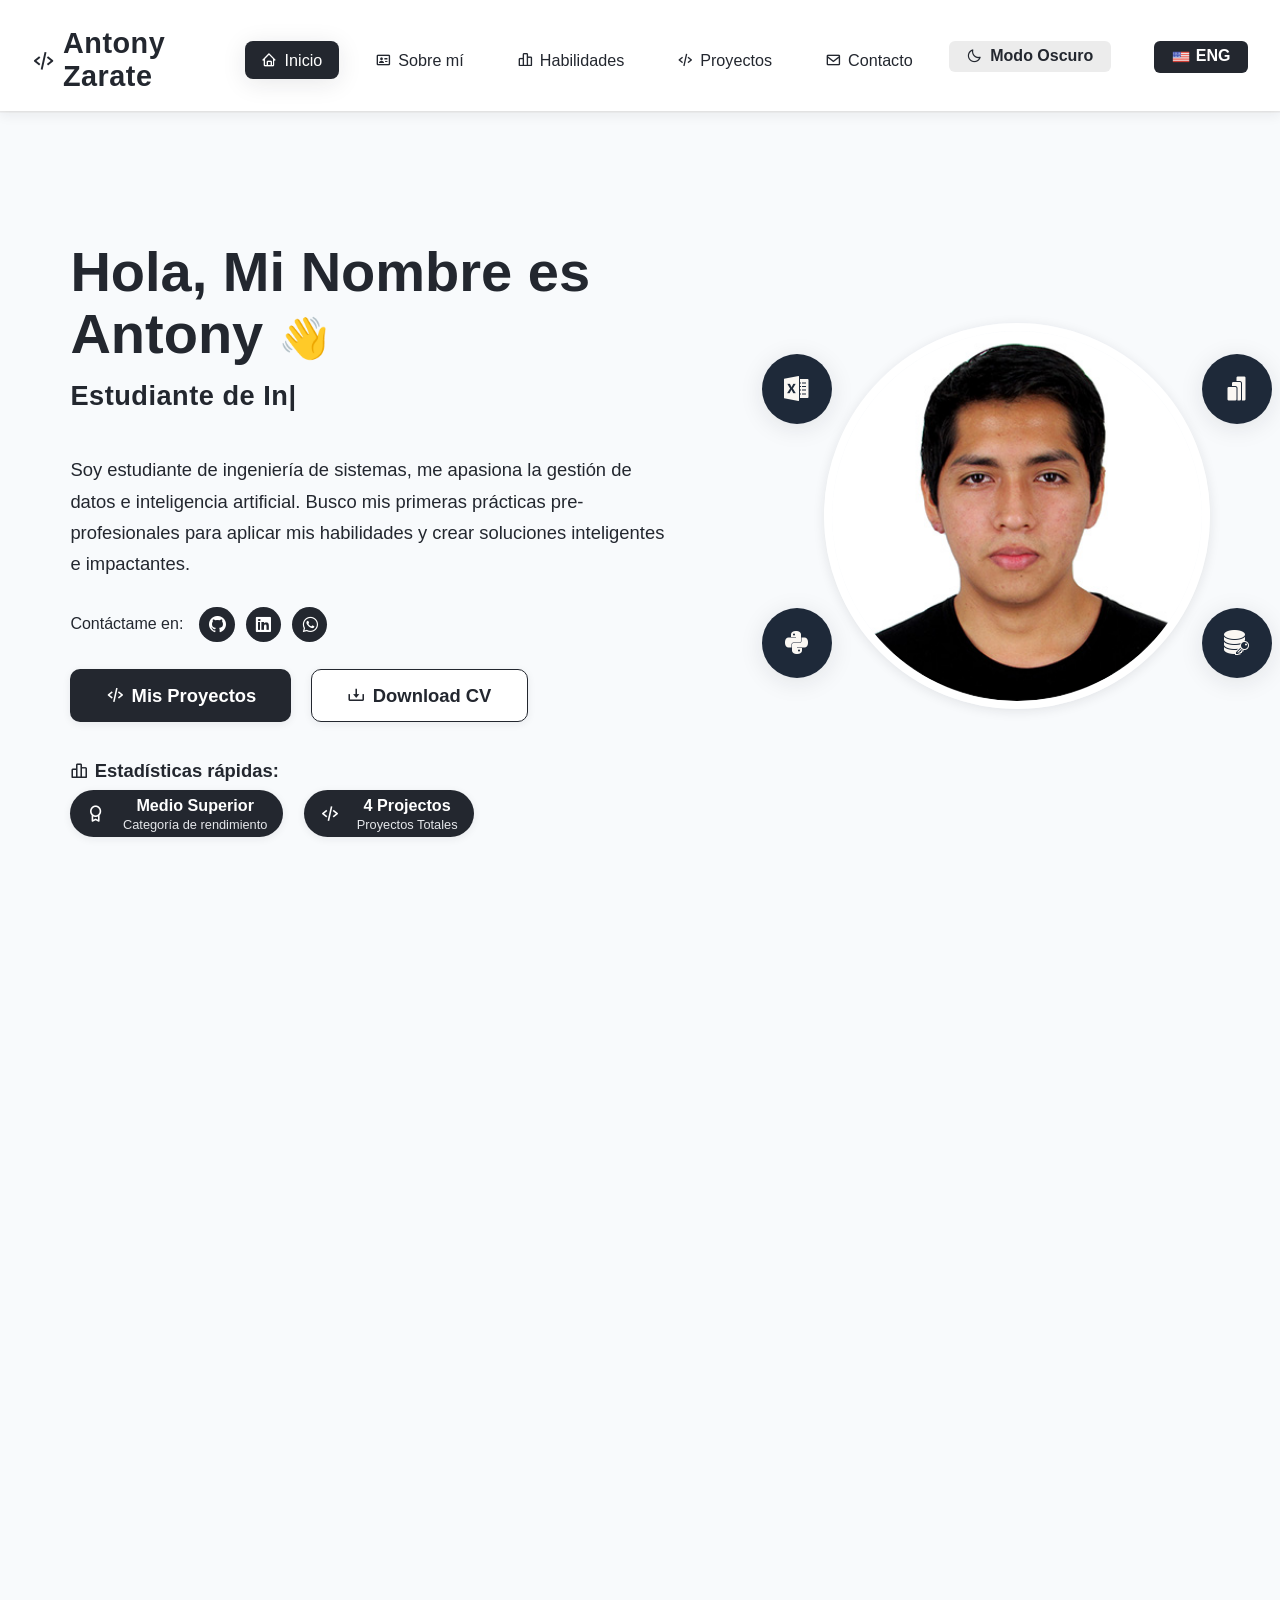
==== index.html @ ab5f2c85 "update" ====
<!DOCTYPE html>
<html lang="en">
<head>
  <meta charset="UTF-8">
  <meta name="viewport" content="width=device-width, initial-scale=1.0">
  <title>Antony Portafolio</title>
  <link rel="stylesheet" href="style.css">
  <link href='https://unpkg.com/boxicons@2.1.4/css/boxicons.min.css' rel='stylesheet'>
</head>
<body>
  <nav class="navbar">
    <div class="navbar__logo">
      <i class='bx bx-code-alt'></i>
      <span>Antony Zarate</span>
    </div>
    <ul class="navbar__links" id="navbarLinks">
      <div class="navbar__menu-title">
        <i class='bx bx-code-alt'></i> Navegación
      </div>
      <li><a href="#home" class="active"><i class='bx bx-home'></i> Inicio</a></li>
      <li><a href="#about"><i class='bx bx-id-card'></i> Sobre mí</a></li>
      <li><a href="#skills"><i class='bx bx-bar-chart-alt-2'></i> Habilidades</a></li>
      <li><a href="#projects"><i class='bx bx-code-alt'></i> Proyectos</a></li>
      <li><a href="#contact"><i class='bx bx-envelope'></i> Contacto</a></li>
      <li><button class="mode-toggle" id="modeToggle"><i class='bx bx-moon'></i> Modo Oscuro</button></li>
      <li><button class="lang-toggle" id="langToggle"><img id="langFlag" src="assets/Skills_section/usa_icon.png" alt="USA" style="width:18px;vertical-align:middle;margin-right:6px;">ENG</button></li>
    </ul>
    <div class="navbar__toggle" id="navbarToggle">
      <i class='bx bx-menu'></i>
    </div>
  </nav>
  <!-- Home Section Start -->
  <section id="home" class="home-section">
    <div class="home-container">
      <div class="home-content">
        <h1>Hola, Mi Nombre es Antony <span class="wave">👋</span></h1>
        <h2 class="home-typing">Estudiante<span class="typing-cursor">|</span></h2>
        <p class="home-desc">Soy estudiante de ingeniería de sistemas, me apasiona la gestión de datos e inteligencia artificial. Busco mis primeras prácticas pre-profesionales para aplicar mis habilidades y crear soluciones inteligentes e impactantes.</p>
        <div class="home-social">
          <span>Contáctame en:</span>
          <a href="https://github.com/anton-zd" aria-label="GitHub" target="_blank" rel="noopener"><i class='bx bxl-github'></i></a>
          <a href="https://www.linkedin.com/in/antonyzarate" aria-label="LinkedIn" target="_blank" rel="noopener"><i class='bx bxl-linkedin-square'></i></a>
          <a href="http://wa.me/+51915929174" aria-label="WhatsApp" target="_blank" rel="noopener"><i class='bx bxl-whatsapp'></i></a>
        </div>
        <div class="home-buttons">
          <a href="#projects" class="btn btn-primary"><i class='bx bx-code-alt'></i> Mis Proyectos</a>
          <a href="assets/CV_Antony_Zarate.pdf" class="btn btn-secondary" target="_blank" rel="noopener"><i class='bx bx-download'></i> Download CV</a>
        </div>
        <div class="home-stats">
          <span class="stats-title"><i class='bx bx-bar-chart-alt-2'></i> Estadísticas rápidas:</span>
          <div class="stats-list">
            <div class="stat-item"><i class='bx bx-award'></i><div class="stat-text"><span>Medio Superior</span><small>Categoría de rendimiento</small></div></div>
            <div class="stat-item"><i class='bx bx-code-alt'></i><div class="stat-text"><span>4 Projectos</span><small>Proyectos Totales</small></div></div>
          </div>
        </div>
      </div>
      <div class="home-profile">
        <div class="floating-icons">
          <div class="floating-icon excel-icon">
            <img src="assets/Floating_Animation_icons/excel.png" alt="Excel" />
          </div>
          <div class="floating-icon powerbi-icon">
            <img src="assets/Floating_Animation_icons/powerbi.png" alt="Power BI" />
          </div>
          <div class="floating-icon python-icon">
            <img src="assets/Floating_Animation_icons/python.png" alt="Python" />
          </div>
          <div class="floating-icon sql-icon">
            <img src="assets/Floating_Animation_icons/sql.png" alt="SQL" />
          </div>
        </div>
        <img src="assets/blank-profile-circle_antony.png" alt="Profile" class="profile-img" />
      </div>
    </div>
  </section>
  <!-- Home Section End -->
  <!-- About Me Section Start -->
  <section id="about" class="about-section">
    <div class="about-container">
      <h2 class="about-title">Sorbre mí</h2>
      <p class="about-subtitle">Descubre mi trayectoria y la historia detrás de mi trabajo.</p>
      <div class="about-content">
        <div class="about-image-wrapper">
          <img src="assets/perfil-image.jpg" alt="About Me" class="about-image" />
        </div>
        <div class="about-info">
          <div class="about-card">
            <span class="about-icon"><i class='bx bx-user'></i></span>
            <div>
              <h3>Quien soy</h3>
              <p>
                Soy estudiante de Ingeniería en Sistemas en la Universidad Privada del Norte, actualmente cursando el septimo ciclo de la carrera.
                Mi pasión por la tecnología y el análisis de datos me ha llevado a especializarme en herramientas como Excel, SQL y Power BI. Busco desarrollar soluciones que transformen datos complejos en información valiosa y accionable.
                Me destaco por mi capacidad para aprender rápidamente y mi compromiso con la mejora continua. 
              </p>
            </div>
          </div>
          <div class="about-personal">
            <h4><i class='bx bx-info-circle'></i> Información Personal</h4>
            <div class="personal-list">
              <div class="personal-item"><span class="personal-icon"><i class='bx bx-id-card'></i></span> <span><b>Nombre:</b> <span class="personal-value">Jorge Antony Zarate Davila</span></span></div>
              <div class="personal-item"><span class="personal-icon"><i class='bx bx-calendar'></i></span> <span><b>Ubicación:</b> <span class="personal-value">Lima, V.M.T.</span></span></div>
              <div class="personal-item"><span class="personal-icon"><i class='bx bx-phone'></i></span> <span><b>Teléfono:</b> <span class="personal-value">+51 915 929 174</span></span></div>
              <div class="personal-item"><span class="personal-icon"><i class='bx bx-award'></i></span> <span><b>Categorías de rendimiento:</b> <span class="personal-value">Medio Superior</span></span></div>
              <div class="personal-item"><span class="personal-icon"><i class='bx bx-envelope'></i></span> <span><b>Email:</b> <span class="personal-value">antonijorge987@gmail.com</span></span></div>
              <div class="personal-item"><span class="personal-icon"><i class='bx bx-book'></i></span> <span><b>Educación:</b> <span class="personal-value">Universidad Privada del Norte</span></span></div>
            </div>
          </div>
        </div>
      </div>
    </div>
  </section>
  <!-- About Me Section End -->
  <!-- Skills Section Start -->
  <section id="skills" class="skills-section">
    <div class="skills-container">
      <h2 class="skills-title">Habilidades</h2>
      <p class="skills-subtitle">Herramientas, tecnologías y idiomas que domino o estoy explorando.</p>
      <div class="skills-filters">
        <button class="skills-filter active" data-filter="programs"><i class='bx bx-code-alt'></i> Programas</button>
        <button class="skills-filter" data-filter="soft"><i class='bx bx-user'></i> Habilidades Blandas</button>
        <button class="skills-filter" data-filter="languages"><i class='bx bx-globe'></i> Idiomas</button>
        <button class="skills-filter" data-filter="future"><i class='bx bx-rocket'></i> Futuras Habilidades</button>
        <button class="skills-filter" data-filter="certs"><i class='bx bx-award'></i> Certificados</button>
      </div>
      <div class="skills-list" id="skillsList">
        <!-- Programs (default) -->
        <div class="skills-category skills-programs">
          <div class="programs-grid">
            <div class="skill-card" data-program="1"><div class="skill-icon" style="background:rgb(30,41,57)"><img src="assets/Skills_section/programs/excel_icon.png" alt="Excel"></div><div class="skill-info"><span>MS Excel</span><small>Avanzado</small></div></div>
            <div class="skill-card" data-program="2"><div class="skill-icon" style="background:rgb(30,41,57)"><img src="assets/Skills_section/programs/powerbi_icon.png" alt="Power BI"></div><div class="skill-info"><span>Power BI</span><small>Intermedio</small></div></div>
            <div class="skill-card" data-program="3"><div class="skill-icon" style="background:rgb(30,41,57)"><img src="assets/Skills_section/programs/sql_icon.png" alt="SQL"></div><div class="skill-info"><span>SQL</span><small>Intermedio</small></div></div>
            <div class="skill-card" data-program="4"><div class="skill-icon" style="background:rgb(30,41,57)"><img src="assets/Skills_section/programs/msproject_icon.png" alt="MS Project"></div><div class="skill-info"><span>MS Project</span><small>Intermedio</small></div></div>
            <div class="skill-card" data-program="5"><div class="skill-icon" style="background:rgb(30,41,57)"><img src="assets/Skills_section/programs/python_icon.png" alt="Python"></div><div class="skill-info"><span>Python</span><small>Básico</small></div></div>
            <div class="skill-card" data-program="6"><div class="skill-icon" style="background:rgb(30,41,57)"><img src="assets/Skills_section/programs/html_icon.png" alt="HTML"></div><div class="skill-info"><span>HTML</span><small>Básico</small></div></div>
            <div class="skill-card" data-program="7"><div class="skill-icon" style="background:rgb(30,41,57)"><img src="assets/Skills_section/programs/css_icon.png" alt="CSS"></div><div class="skill-info"><span>CSS</span><small>Básico</small></div></div>
            <div class="skill-card" data-program="8"><div class="skill-icon" style="background:rgb(30,41,57)"><img src="assets/Skills_section/programs/javascript_icon.png" alt="JavaScript"></div><div class="skill-info"><span>JavaScript</span><small>Básico</small></div></div>
            <div class="skill-card" data-program="9"><div class="skill-icon" style="background:rgb(30,41,57)"><img src="assets/Skills_section/programs/figma_icon.png" alt="Figma"></div><div class="skill-info"><span>Figma</span><small>Básico</small></div></div>
          </div>
          <div class="programs-pagination-wrapper">
            <nav class="programs-pagination">
              <button class="program-pagination-btn" id="programPrevBtn" title="Previous Page">
                <i class='bx bx-chevron-left'></i>
              </button>
              <button class="program-pagination-page" data-page="1">1</button>
              <button class="program-pagination-page" data-page="2">2</button>
              <button class="program-pagination-btn" id="programNextBtn" title="Next Page">
                <i class='bx bx-chevron-right'></i>
              </button>
            </nav>
          </div>
        </div>
        <!-- Soft Skills -->
        <div class="skills-category skills-soft" style="display:none;">
          <div class="skill-card"><div class="skill-icon" style="background:rgb(30,41,57)"><img src="assets/Skills_section/soft_skills/adapacionalcambio_icon.png" alt="Aprendizaje Continuo"></div><div class="skill-info"><span>Aprendizaje Continuo</span></div></div>
          <div class="skill-card"><div class="skill-icon" style="background:rgb(30,41,57)"><img src="assets/Skills_section/soft_skills/practivo_icon.png" alt="Proactividad"></div><div class="skill-info"><span>Proactividad</span></div></div>
          <div class="skill-card"><div class="skill-icon" style="background:rgb(30,41,57)"><img src="assets/Skills_section/soft_skills/trabajoenequipo_icon.png" alt="Trabajo en Equipo"></div><div class="skill-info"><span>Trabajo en Equipo</span></div></div>
          <div class="skill-card"><div class="skill-icon" style="background:rgb(30,41,57)"><img src="assets/Skills_section/soft_skills/adapacionalcambio_icon.png" alt="Adaptación al Cambio"></div><div class="skill-info"><span>Adaptación al Cambio</span></div></div>
          <div class="skill-card"><div class="skill-icon" style="background:rgb(30,41,57)"><img src="assets/Skills_section/soft_skills/buenacomunicacion_icon.png" alt="Buena Comunicación"></div><div class="skill-info"><span>Buena Comunicación</span></div></div>
        </div>
        <!-- Languages -->
        <div class="skills-category skills-languages" style="display:none;">
          <div class="skill-card"><div class="skill-icon" style="background:rgb(30,41,57)"><img src="assets/Skills_section/usa_icon.png" alt="Inglés"></div><div class="skill-info"><span>Inglés</span><small>Intermedio</small></div></div>
        </div>
        <!-- Future Skills -->
        <div class="skills-category skills-future" style="display:none;">
          <div class="skill-card"><div class="skill-icon" style="background:rgb(30,41,57)"><img src="assets/Skills_section/future/azure_icon.png" alt="MS Azure"></div><div class="skill-info"><span>MS Azure</span></div></div>
          <div class="skill-card"><div class="skill-icon" style="background:rgb(30,41,57)"><img src="assets/Skills_section/future/powerapps_icon.png" alt="Power Apps"></div><div class="skill-info"><span>Power Apps</span></div></div>
          <div class="skill-card"><div class="skill-icon" style="background:rgb(30,41,57)"><img src="assets/Skills_section/future/powerautomate.icon.png" alt="Power Automate"></div><div class="skill-info"><span>Power Automate</span></div></div>
          <div class="skill-card"><div class="skill-icon" style="background:rgb(30,41,57)"><img src="assets/Skills_section/future/qocker_icon.png" alt="Docker"></div><div class="skill-info"><span>Docker</span></div></div>
        </div>
        <!-- Certificates -->
        <div class="skills-category skills-certs" style="display:none;">
          <div class="certificates-grid">
            <div class="skill-card cert-card" data-cert="1">
              <div class="cert-img-wrapper">
                <img src="assets/Skills_section/certifications/Power BI - Intermedio.jpg" alt="POWER BI - INTERMEDIO" class="cert-img" />
              </div>
              <div class="skill-info cert-info">
                <span>Power BI - Intermedio (Dax, KPI, Power Query)</span>
                <button class="btn btn-primary cert-btn" onclick="window.open('https://certificados.uni.edu.pe/verificador/search.php?cert_id=cert_ab099e2882010e7420717c127141d6ee','_blank')"><i class='bx bxs-badge-check'></i> Ver Certificado</button>
              </div>
            </div>
            <div class="skill-card cert-card" data-cert="2">
              <div class="cert-img-wrapper">
                <img src="assets/Skills_section/certifications/MS Project aplicado a la Gestión de Proyectos_certificate.jpg" alt="MS Project aplicado a la Gestión de Proyectos" class="cert-img" />
              </div>
              <div class="skill-info cert-info">
                <span>MS Project aplicado a la Gestión de Proyectos</span>
                <button class="btn btn-primary cert-btn" onclick="window.open('https://certificados.uni.edu.pe/verificador/search.php?cert_id=cert_1a4191e1c73708015ff91f8b0101fb02','_blank')"><i class='bx bxs-badge-check'></i> Ver Certificado</button>
              </div>
            </div>
            <div class="skill-card cert-card" data-cert="3">
              <div class="cert-img-wrapper">
                <img src="assets/Skills_section/certifications/excel_certificate.jpg" alt="EXCEL AVANZADO" class="cert-img" />
              </div>
              <div class="skill-info cert-info">
                <span>Microsoft Excel Avanzado (Macros, Power Query, Tablas Dinamicas)</span>
                <button class="btn btn-primary cert-btn" onclick="window.open('https://aprendemasstorage.blob.core.windows.net/aprendemascertificados/84f5c526-c29f-48a1-0752-08dc8bb2e8ec_79756.pdf','_blank')"><i class='bx bxs-badge-check'></i> Ver Certificado</button>
              </div>
            </div>
            <div class="skill-card cert-card" data-cert="4">
              <div class="cert-img-wrapper">
                <img src="assets/Skills_section/certifications/Excel.management_certificate.png" alt="Excel for Everyone: Data Management" class="cert-img" />
              </div>
              <div class="skill-info cert-info">
                <span>Excel for Everyone: Data Management in Edx</span>
                <button class="btn btn-primary cert-btn" onclick="window.open('https://courses.edx.org/certificates/a0ebf3bb857348c684a3740d6680be14','_blank')"><i class='bx bxs-badge-check'></i> Ver Certificado</button>
              </div>
            </div>
            <div class="skill-card cert-card" data-cert="5">
              <div class="cert-img-wrapper">
                <img src="assets/Skills_section/certifications/sql_certificate.jpg" alt="CS50's Introduction to Databases with SQL" class="cert-img" />
              </div>
              <div class="skill-info cert-info">
                <span>CS50's Introduction to Databases with SQL</span>
                <button class="btn btn-primary cert-btn" onclick="window.open('https://certificates.cs50.io/fc455d82-9be1-4022-840e-d7eb32025a6d.pdf?size=letter','_blank')"><i class='bx bxs-badge-check'></i> Ver Certificado</button>
              </div>
            </div>
            <div class="skill-card cert-card" data-cert="6">
              <div class="cert-img-wrapper">
                <img src="assets/Skills_section/certifications/ingles_certificate.png" alt="EF SET English Certificate 50/100 (B1 Intermediate)" class="cert-img" />
              </div>
              <div class="skill-info cert-info">
                <span>EF SET English Certificate 50/100 (B1 Intermediate)</span>
                <button class="btn btn-primary cert-btn" onclick="window.open('https://cert.efset.org/en/86dbtw','_blank')"><i class='bx bxs-badge-check'></i> Ver Certificado</button>
              </div>
            </div>
            <div class="skill-card cert-card" data-cert="7">
              <div class="cert-img-wrapper">
                <img src="assets/Skills_section/certifications/visualizaciondedatos_certidicate.png" alt="Visualización de Datos - Impacto en la Gestión Empresarial" class="cert-img" />
              </div>
              <div class="skill-info cert-info">
                <span>Visualización de Datos - Impacto en la Gestión Empresarial</span>
                <button class="btn btn-primary cert-btn" onclick="window.open('https://courses.edx.org/certificates/166f84c3b2a54fe09a9690d7b292ba92','_blank')"><i class='bx bxs-badge-check'></i> Ver Certificado</button>
              </div>
            </div>
          </div>
          <div class="certificates-pagination-wrapper">
            <nav class="certificates-pagination">
              <button class="cert-pagination-btn" id="certPrevBtn" title="Previous Page">
                <i class='bx bx-chevron-left'></i>
              </button>
              <button class="cert-pagination-page" data-page="1">1</button>
              <button class="cert-pagination-page" data-page="2">2</button>
              <button class="cert-pagination-page" data-page="3">3</button>
              <button class="cert-pagination-btn" id="certNextBtn" title="Next Page">
                <i class='bx bx-chevron-right'></i>
              </button>
            </nav>
          </div>
        </div>
      </div>
    </div>
  </section>
  <!-- Skills Section End -->
  <!-- Projects Section Start -->
  <section id="projects" class="projects-section">
    <div class="projects-container">
      <h2 class="projects-title">Mis Proyectos</h2>
      <p class="projects-subtitle">Explora algunos de los trabajos que he creado — Bases de datos, Diseño de aplicaciones y desarrollo de dashboards.</p>
            <div class="projects-list">
        <!-- Power BI Project -->
        <div class="project-card">
          <div class="project-img-wrapper">
            <img src="assets/power bi project_1.png" alt="Dashboard de Ventas" class="project-img">
          </div>
          <div class="project-info">
            <div class="project-tags">
              <span class="project-tag">Power BI</span>
              <span class="project-tag">DAX</span>
              <span class="project-tag">Power Query</span>
            </div>
            <div class="project-header">
              <h3 class="project-title">Dashboard de Ventas Interactivo</h3>
              <span class="project-level"><i class='bx bxs-bar-chart-alt-2'></i> Nivel Intermedio</span>
            </div>
            <p class="project-description">Dashboard dinámico para el análisis de KPIs y rendimiento de productos, permitiendo la toma de decisiones basada en datos.</p>
            <div class="project-actions">
              <a href="assets/Projects_section/PowerBIProject_01.pbix" target="_blank" rel="noopener noreferrer" class="project-btn"><i class='bx bx-link-external'></i> Descargar</a>
            </div>
          </div>
        </div>
        <!-- SQL Project -->
        <div class="project-card">
          <div class="project-img-wrapper">
            <img src="assets/sql project_1.png" alt="Base de Datos para E-commerce" class="project-img">
          </div>
          <div class="project-info">
            <div class="project-tags">
              <span class="project-tag">MySQL</span>
              <span class="project-tag">DB Design</span>
              <span class="project-tag">Triggers</span>
            </div>
            <div class="project-header">
              <h3 class="project-title">Análisis de patrones de gasto en el Perú.</h3>
              <span class="project-level"><i class='bx bxs-bar-chart-alt-2'></i> Nivel Intermedio</span>
            </div>
            <p class="project-description">Análisis de gastos en alimentos, identificando patrones de compra mediante consultas SQL y grandes conjuntos de datos.</p>
            <div class="project-actions">
              <a href="https://github.com/anton-zd/Analisis-de-patrones-de-gasto-en-alimentos-y-compras-diarias-esenciales-en-el-Per-." target="_blank" rel="noopener noreferrer" class="project-btn"><i class='bx bx-link-external'></i> Ir al proyecto</a>
            </div>
          </div>
        </div>
        <!-- HTML y CSS Project -->
        <div class="project-card">
          <div class="project-img-wrapper">
            <img src="assets/Readme_File/begin_page.png" alt="Portfolio Personal" class="project-img">
          </div>
          <div class="project-info">
            <div class="project-tags">
              <span class="project-tag">HTML</span>
              <span class="project-tag">CSS</span>
              <span class="project-tag">JavaScript</span>
            </div>
            <div class="project-header">
              <h3 class="project-title">Portfolio Web Personal</h3>
              <span class="project-level"><i class='bx bxs-bar-chart-alt-2'></i> Nivel Intermedio</span>
            </div>
            <p class="project-description">Aplicación web responsiva construida con técnicas modernas de HTML, CSS y JavaScript para mostrar habilidades y proyectos.</p>
            <div class="project-actions">
              <a href="https://github.com/anton-zd/Main-Portfolio" target="_blank" rel="noopener noreferrer" class="project-btn"><i class='bx bx-link-external'></i> Ir al proyecto</a>
            </div>
          </div>
        </div>
        <!-- Figma Project -->
        <div class="project-card">
          <div class="project-img-wrapper">
            <img src="assets/figma_project_1_PRONTO.png" alt="Diseño de App Móvil" class="project-img">
          </div>
          <div class="project-info">
            <div class="project-tags">
              <span class="project-tag">Figma</span>
              <span class="project-tag">UI/UX</span>
            </div>
            <div class="project-header">
              <h3 class="project-title">Diseño de App Móvil en Figma</h3>
              <span class="project-level"><i class='bx bxs-bar-chart-alt-2'></i> Nivel Básico</span>
            </div>
            <p class="project-description">Prototipo de alta fidelidad para una aplicación móvil, enfocado en la experiencia de usuario y una interfaz intuitiva y atractiva.</p>
            <div class="project-actions">
              <a href="https://www.figma.com/proto/9rm21fLKnSm0LomECPA8cR/Manejo-de-Interfas?node-id=21-27&starting-point-node-id=21%3A27&t=KBWzvAgBh0zqNFqo-1" target="_blank" rel="noopener noreferrer" class="project-btn"><i class='bx bx-link-external'></i> Ir al Proyecto</a>
            </div>
          </div>
        </div>
      </div>
    </div>
  </section>
  <!-- Projects Section End -->
  <!-- Contact Section Start -->
<section id="contact" class="contact-section">
  <div class="contact-container">
    <h2 class="contact-title">Contacto</h2>
    <p class="skills-subtitle">Comuníquese a través del formulario, las redes sociales o las plataformas de soporte..</p>
    <div class="contact-content">
      <div class="contact-columns" id="contactContent" style="display: flex;">
        <!-- Left Column: Social Cards -->
        <div class="contact-socials">
          <!-- Gmail Contact Card -->
          <div class="contact-card gmail-card" id="gmailContactCard" style="cursor:pointer;">
            <div class="contact-card-icon"><i class='bx bxl-gmail'></i></div>
            <div class="contact-card-info">
              <span class="contact-card-title">Gmail</span>
              <span class="contact-card-desc gmail-email" id="gmailEmail">
                <span class="gmail-email-text">antonijorge987@gmail.com</span>
              </span>
            </div>
            <div class="contact-card-arrow gmail-copy-icon" id="gmailCopyIcon" style="color:#e63946; font-size:1.2em; cursor:pointer;"><i class='bx bx-copy'></i></div>
          </div>
          <a href="https://github.com/anton-zd" class="contact-card" target="_blank" rel="noopener">
            <div class="contact-card-icon"><i class='bx bxl-github'></i></div>
            <div class="contact-card-info">
              <span class="contact-card-title">GitHub</span>
              <span class="contact-card-desc">Explora mi código y proyectos</span>
            </div>
            <div class="contact-card-arrow"><i class='bx bx-chevron-right'></i></div>
          </a>
          <a href="https://www.linkedin.com/in/antonyzarate" class="contact-card" target="_blank" rel="noopener">
            <div class="contact-card-icon"><i class='bx bxl-linkedin-square'></i></div>
            <div class="contact-card-info">
              <span class="contact-card-title">LinkedIn</span>
              <span class="contact-card-desc">Conectémonos profesionalmente</span>
            </div>
            <div class="contact-card-arrow"><i class='bx bx-chevron-right'></i></div>
          </a>
          <a href="http://wa.me/+51915929174" class="contact-card" target="_blank" rel="noopener">
            <div class="contact-card-icon"><i class='bx bxl-whatsapp'></i></div>
            <div class="contact-card-info">
              <span class="contact-card-title">WhatsApp</span>
              <span class="contact-card-desc">Envíame un mensaje directo</span>
            </div>
            <div class="contact-card-arrow"><i class='bx bx-chevron-right'></i></div>
          </a>
        </div>
        <!-- Right Column: WhatsApp QR Card -->
        <div class="whatsapp-qr-card">
          <h3 class="whatsapp-qr-title">Antony Zarate Davila</h3>
          <p class="whatsapp-qr-desc">No dudes en contactarme rápidamente en cualquier momento. ¡Gracias! 🙌</p>
          <div class="whatsapp-qr-img-wrapper">
            <img src="assets/whatsaap_qr.png" alt="Whatsapp QR" class="whatsapp-qr-img" />
          </div>
        </div>
      </div>
    </div>
  </div>
</section>
<!-- Contact Section End -->
  <script src="script.js"></script>
</body>
</html>
---- style.css ----
/* Whatsapp QR Card Styles */
.whatsapp-qr-card {
  background: #fff;
  border-radius: 1.1rem;
  box-shadow: 0 4px 24px 0 rgba(30,34,40,0.10);
  padding: 2.1rem 2.2rem 2.2rem 2.2rem;
  max-width: 480px;
  width: 100%;
  margin: 0 auto;
  display: flex;
  flex-direction: column;
  align-items: center;
}
.whatsapp-qr-title {
  font-size: 1.18rem;
  font-weight: 700;
  color: #181e2a;
  margin-bottom: 0.7rem;
  text-align: center;
}
.whatsapp-qr-desc {
  font-size: 1.15rem;
  color: #23272f;
  margin-bottom: 2.5rem;
  text-align: center;

}
.whatsapp-qr-img-wrapper {
  display: flex;
  align-items: center;
  justify-content: center;
}
.whatsapp-qr-img {
  width: 320px;
  max-width: 100%;
  border-radius: 0.7rem;
  box-shadow: 0 8px 32px 0 rgba(30,34,40,0.18);
}
/* Modern White Navbar with Shadow and Active Link */
html, body {
  overflow-x: hidden;
  height: 100%;
}
body {
  margin: 0;
  font-family: 'Inter', 'Segoe UI', Arial, sans-serif;
  background: #f8fafc;
  min-height: 100vh;
  width: 100vw;
  overflow-y: auto; /* Allow vertical scrolling */
}
.navbar {
  display: flex;
  align-items: center;
  justify-content: space-between;
  background: #fff;
  color: #18181b;
  padding: 1.7rem 2.5vw 1.1rem 2.5vw;
  position: sticky;
  top: 0;
  z-index: 1000;
  box-shadow: 0 4px 12px 0 rgba(30,34,40,0.07), 0 1.5px 0 0 #ececec;
}
.navbar__logo {
  display: flex;
  align-items: center;
  gap: 0.5rem;
  margin-right: 2.2rem;
  margin-left: 0;
}
.navbar__logo i {
  font-size: 1.45rem;
  color: #23272f;
}
.navbar__logo span {
  font-size: 1.8rem;
  font-weight: 700;
  color: #23272f;
  letter-spacing: 0.5px;
}
.navbar__links {
  list-style: none;
  display: flex;
  gap: 1.2rem;
  margin: 0;
  padding: 0;
  flex: none;
  justify-content: flex-end;
}
.navbar__links li a {
  color: #23272f;
  text-decoration: none;
  font-size: 1.01rem;
  font-weight: 500;
  display: flex;
  align-items: center;
  gap: 0.45rem;
  padding: 0.6rem 1.05rem; 
  border-radius: 8px;
  transition: background 0.18s, color 0.18s, box-shadow 0.18s;
  font-family: 'Inter', 'Segoe UI', Arial, sans-serif;
}
.navbar__links li a.active, .navbar__links li a:focus {
  background: #23272f;
  color: #fff;
  box-shadow: 0 4px 24px 0 rgba(30,34,40,0.10);
}
.navbar__links li a:hover {
  background: #f1f5f9;
  color: #23272f;
}
.navbar__links li a.active:hover, .navbar__links li a.active:focus {
  background: #23272f;
  color: #fff;
}
.lang-toggle {
  margin-left: 1.5rem;
  background: #23272f;
  color: #fff;
  border: none;
  border-radius: 6px;
  padding: 0.4rem 1.1rem;
  font-size: 1rem;
  font-family: inherit;
  font-weight: 600;
  cursor: pointer;
  transition: background 0.18s, color 0.18s;
}
.lang-toggle:hover {
  background: #444857;
}
.navbar__toggle {
  display: none;
  font-size: 2rem;
  cursor: pointer;
  color: #23272f;
}
.mode-toggle {
  background: #ececec;
  color: #23272f;
  border: none;
  border-radius: 6px;
  padding: 0.4rem 1.1rem;
  font-size: 1rem;
  font-family: 'Inter', 'Segoe UI', Arial, sans-serif;
  font-weight: 600;
  display: flex;
  align-items: center;
  gap: 0.5rem;
  cursor: pointer;
  transition: background 0.18s, color 0.18s;
}
.mode-toggle:hover {
  background: #d1d5db;
}
.navbar__menu-title {
  display: none;
}
@media (max-width: 900px) {
  .navbar__links {
    gap: 0.7rem;
  }
}
@media (max-width: 700px) {
  
  /* === GENERAL MOBILE LAYOUT & SCROLL FIX === */
  html, body {
    max-width: 100vw;
    overflow-x: hidden;
    box-sizing: border-box;
    overflow-y: auto;
  }
  section[id] {
    scroll-margin-top: 50px; 
  }

  .navbar {
    position: sticky;
    top: 0;
    z-index: 1000;
  }
  .navbar__links {
    position: fixed;
    top: 0;
    right: -100vw;
    height: 100vh;
    width: 55vw;
    background: #fff;
    flex-direction: column;
    align-items: flex-start;
    padding: 1.5rem 2rem 2rem 2rem;
    gap: 2rem;
    box-shadow: -2px 0 8px rgba(30,34,40,0.07);
    transition: right 0.3s ease;
    justify-content: flex-start;
  }
  .navbar__links.active {
    right: 0;
  }
  .navbar__toggle {
    display: block;
    position: static;
    z-index: 1200;
  }
  .lang-toggle {
    position: static;
    z-index: 1200;
    margin-top: 0;
    margin-left: 0;
    align-self: flex-start;
    width: auto;
  }
  .navbar__menu-title {
    display: flex;
    align-items: center;
    font-size: 1.1rem;
    font-weight: 600;
    color: #23272f;
    padding-bottom: 0.7rem;
    border-bottom: 1.5px solid #ececec;
    margin-bottom: 1.2rem;
    width: 100%;
    gap: 0.5rem;
    justify-content: flex-start;
    padding-left: 1.05rem; 
  }
  .navbar__menu-title i {
    font-size: 1.2rem;
    margin-right: 0.3rem;
  }
  .navbar__menu-close {
    font-size: 1.3rem;
    cursor: pointer;
    color: #23272f;
    margin-left: auto;
    font-weight: 400;
    transition: color 0.18s;
  }
  .navbar__menu-close:hover {
    color: #b91c1c;
  }
  .navbar__logo {
    margin-left: 0;
  }

  /* === SECTION SUBTITLES === */
  .about-subtitle,
  .projects-subtitle,
  .contact-subtitle {
    padding: 0 1rem;
    margin-bottom: 2.5rem;
  }
  .skills-subtitle {
    padding: 0 1rem; 
  }

  /* === HOME SECTION === */
  .home-section {
    padding: 1.5rem 0 2rem 0;
  }
  .home-section, .about-section, .home-container, .about-container {
    max-width: 100vw;
    overflow-x: hidden;
    box-sizing: border-box;
  }
  .home-container {
    flex-direction: column;
    gap: 2rem;
    padding: 0 1rem;
    align-items: center;
    justify-content: center;
  }
  .home-typing {
    min-height: 5rem;
  }
  .home-content {
    max-width: 100%;
    align-items: left;
    text-align: left;
    padding-left: 0;
  }
  .home-profile {
    min-width: 200px;
    max-width: 100%;
    display: flex;
    align-items: center;
    justify-content: center;
    margin: 0 auto;
  }
  .profile-img-wrapper {
    width: 220px;
    height: 220px;
    margin: 0 auto;
  }
  .profile-img {
    width: 180px;
    height: 180px;
  }
  .home-buttons {
    flex-direction: column;
    gap: 1.1rem;
    width: 100%;
    align-items: center;
  }
  .btn {
    width: 100%;
    max-width: 340px;
    justify-content: center;
    font-size: 1.08rem;
    padding: 1.1rem 0;
    border-radius: 10px;
    box-shadow: 0 2px 8px 0 rgba(30,34,40,0.07);
  }
  .btn-primary {
    background: #23272f;
    color: #fff;
    border: none;
    font-weight: 700;
    margin-bottom: 0.2rem;
  }
  .btn-secondary {
    background: #fff;
    color: #23272f;
    border: 2px solid #23272f;
    font-weight: 600;
    margin-top: 0.2rem;
    box-shadow: 0 2px 8px 0 rgba(30,34,40,0.07);
  }
  .btn-primary i, .btn-secondary i {
    font-size: 1.2rem;
  }
  .stats-list {
    gap: 0.5rem;
  }
  .stat-item {
    min-width: 90px;
    font-size: 0.9rem;
    padding: 0.5rem 0.7rem;
  }
  .home-social {
    justify-content: flex-start ;
    align-items: flex-start ;
    text-align: left ;
    width: 100%;
  }

  /* === CONTACT SECTION === */
  .contact-socials .contact-card {
    margin-left: 5vw !important;
    margin-right: 5vw !important;
    margin-bottom: 0rem !important;
    box-sizing: border-box;
  }
}
@media (max-width: 600px) {
  .about-card h3 {
    font-size: 1.05rem;
  }
  .about-card p {
    font-size: 0.95rem;
  }
}
.home-section {
  width: 100vw;
  min-height: calc(100vh - 90px);
  background: #f8fafc;
  display: flex;
  align-items: center;
  justify-content: center;
  padding: 0rem 0 1.2rem 0; 
}
.home-container {
  display: flex;
  align-items: center;
  justify-content: flex-start;
  gap: 3vw; 
  max-width: 1400px;
  margin: 0 auto;
  width: 100%;
  flex-wrap: wrap;
  padding-left: 2vw; 
}
.home-content {
  flex: 1 1 500px;
  max-width: 600px;
  display: flex;
  flex-direction: column;
  gap: 1rem; 
  padding-left: 3.5vw; 
}
.home-content h1 {
  font-size: 3.5rem;
  font-weight: 800;
  color: #23272f;
  margin-bottom: 1.2rem; 
  line-height: 1.1;
}
.wave {
  font-size: 2.5rem;
  display: inline-block;
  vertical-align: middle;
}
.home-typing {
  font-size: 1.7rem;
  font-weight: 600;
  color: #23272f;
  margin-bottom: 0.5rem;
  letter-spacing: 0.5px;
  margin-top: -1.2rem; 
}
.typing-cursor {
  color: #23272f;
  animation: blink 1s steps(1) infinite;
}
@keyframes blink {
  0%, 100% { opacity: 1; }
  50% { opacity: 0; }
}
.home-desc {
  color: #23272f;
  font-size: 1.15rem;
  line-height: 1.7;
  margin-bottom: 0.7rem;
}
.home-social {
  display: flex;
  align-items: center;
  gap: 0.7rem;
  margin-bottom: 0.7rem;
}
.home-social span {
  font-weight: 500;
  color: #23272f;
  margin-right: 0.3rem;
}
.home-social a {
  display: inline-flex;
  align-items: center;
  justify-content: center;
  width: 2.2rem;
  height: 2.2rem;
  background: #23272f;
  color: #fff;
  border-radius: 50%;
  font-size: 1.25rem;
  transition: background 0.18s, color 0.18s;
  text-decoration: none;
}
.home-social a:hover {
  background: #444857;
}
.home-buttons {
  display: flex;
  gap: 1.2rem;
  margin-bottom: 0.7rem;
}
.btn {
  display: inline-flex;
  align-items: center;
  gap: 0.5rem;
  padding: 0.9rem 2.2rem;
  border-radius: 10px;
  font-size: 1.15rem;
  font-weight: 600;
  border: none;
  cursor: pointer;
  text-decoration: none;
  transition: background 0.18s, color 0.18s, box-shadow 0.18s;
  box-shadow: 0 2px 8px 0 rgba(30,34,40,0.07);
}
.btn-primary {
  background: #23272f;
  color: #fff;
}
.btn-primary:hover {
  background: #18181b;
}
.btn-secondary {
  background: #fff;
  color: #23272f;
  border: 1.5px solid #23272f;
}
.btn-secondary:hover {
  background: #f1f5f9;
}
.home-stats {
  margin-top: 0.7rem;
}
.stats-title {
  font-size: 1.15rem;
  font-weight: 600;
  color: #23272f;
  margin-bottom: 0.5rem;
  display: flex;
  align-items: center;
  gap: 0.4rem;
}
.stats-list {
  display: flex;
  flex-wrap: wrap;
  gap: 0.8rem;
  margin-top: 0.5rem;
}
.stat-item {
  background: #23272f;
  color: #fff;
  border-radius: 999px;
  padding: 0.35rem 1rem; 
  font-size: 0.98rem;
  font-weight: 600;
  display: flex;
  flex-direction: row;
  align-items: center;
  min-width: 105px; 
  box-shadow: 0 2px 8px 0 rgba(30,34,40,0.07);
  margin-right: 0.5rem;
  gap: 0.7rem;
}
.stat-item i {
  font-size: 1.2rem;
  margin-right: 0.4rem;
  margin-bottom: 0;
  display: flex;
  align-items: center;
  justify-content: center;
}
.stat-text {
  display: flex;
  flex-direction: column;
  align-items: center;
  justify-content: center;
  text-align: center;  
}
.stat-text span {
  font-weight: 700;
  font-size: 1.01rem;
  display: block;
}
.stat-text small {
  font-size: 0.8rem;
  font-weight: 400;
  color: #e5e7eb;
  display: block;
  margin-left: 0;
  margin-top: 0.1rem;
}
.home-profile {
  flex: 1 1 320px;
  display: flex;
  align-items: center;
  justify-content: center;
  position: relative;
  min-width: 320px;
  max-width: 440px;
  margin-left: 5.5rem; 
}
.profile-img-wrapper {
  position: relative;
  width: 420px;
  height: 420px; 
  border-radius: 50%;
  background: #fff;
  box-shadow: 0 4px 24px 0 rgba(30,34,40,0.10);
  display: flex;
  align-items: center;
  justify-content: center;
}
.profile-img {
  width: 370px; 
  height: 370px; 
  object-fit: cover;
  border-radius: 50%;
  border: 8px solid #fff;
  box-shadow: 0 2px 12px 0 rgba(30,34,40,0.10);
}

.floating-icons {
  position: absolute;
  top: 0; left: 0; right: 0; bottom: 0;
  width: 100%;
  height: 100%;
  pointer-events: none;
  z-index: 2;
}

.floating-icon {
  position: absolute;
  width: 54px;
  height: 54px;
  border-radius: 50%;
  background: #1e2939;
  box-shadow: 0 4px 24px 0 rgba(30,34,40,0.10);
  padding: 8px;
  pointer-events: auto;
  animation: float 3s ease-in-out infinite;
  display: flex;
  align-items: center;
  justify-content: center;
}
.floating-icon img {
  width: 25px;
  height: 25px;
  object-fit: contain;
}

.excel-icon {
  top: 8%;
  left: -8%;
  animation-delay: 0s;
}
.powerbi-icon {
  top: 8%;
  right: -8%;
  animation-delay: 0.5s;
}
.python-icon {
  bottom: 8%;
  left: -8%;
  animation-delay: 1s;
}
.sql-icon {
  bottom: 8%;
  right: -8%;
  animation-delay: 1.5s;
}

@keyframes float {
  0%, 100% { transform: translateY(0); }
  50% { transform: translateY(-18px); }
}

/* Responsive adjustments */
@media (max-width: 900px) {
  .home-container {
    gap: 3vw;
    max-width: 98vw;
  }
  .profile-img-wrapper {
    width: 220px;
    height: 220px;
  }
  .profile-img {
    width: 180px;
    height: 180px;
  }
  .floating-icon {
    width: 38px;
    height: 38px;
    padding: 5px;
  }
  .floating-icon img {
    width: 15px;
    height: 15px;
  }
  .excel-icon, .powerbi-icon, .python-icon, .sql-icon {
    top: auto; bottom: auto; left: auto; right: auto;
  }
  .excel-icon { top: 0; left: -12%; }
  .powerbi-icon { top: 0; right: -12%; }
  .python-icon { bottom: 0; left: -12%; }
  .sql-icon { bottom: 0; right: -12%; }
}
@media (max-width: 900px) {
  .home-container {
    flex-direction: column;
    gap: 2.5rem;
    align-items: center;
  }
  .home-profile {
    min-width: 220px;
    max-width: 320px;
  }
  .profile-img-wrapper {
    width: 260px; 
    height: 260px;
  }
  .profile-img {
    width: 210px;
    height: 210px;
  }
  .home-buttons {
    flex-direction: column;
    gap: 1.1rem;
    width: 100%;
    align-items: center;
  }
  .btn {
    width: 100%;
    max-width: 340px;
    justify-content: center;
    font-size: 1.08rem;
    padding: 1.1rem 0;
    border-radius: 10px;
    box-shadow: 0 2px 8px 0 rgba(30,34,40,0.07);
  }
  .btn-primary {
    background: #23272f;
    color: #fff;
    border: none;
    font-weight: 700;
    margin-bottom: 0.2rem;
  }
  .btn-secondary {
    background: #fff;
    color: #23272f;
    border: 2px solid #23272f;
    font-weight: 600;
    margin-top: 0.2rem;
    box-shadow: 0 2px 8px 0 rgba(30,34,40,0.07);
  }
  .btn-primary i, .btn-secondary i {
    font-size: 1.2rem;
  }
}

/* About Me Section Styles */
.about-section {
  width: 100vw;
  background: #f8fafc;
  padding: 3.5rem 0 2.5rem 0;
  display: flex;
  flex-direction: column;
  align-items: center;
  box-sizing: border-box;
}
.about-container {
  max-width: 1200px;
  width: 100%;
  margin: 0 auto;
  display: flex;
  flex-direction: column;
  align-items: center;
}
.about-title {
  font-size: 2.7rem;
  font-weight: 800;
  color: #23272f;
  margin-bottom: 0.5rem;
  text-align: center;
}
.about-subtitle {
  font-size: 1.15rem;
  color: #23272f;
  margin-bottom: 2.5rem;
  text-align: center;
}
.about-content {
  display: flex;
  gap: 3.5rem;
  width: 100%;
  justify-content: center;
  align-items: flex-start;
  flex-wrap: wrap;
}
.about-image-wrapper {
  flex: 1 1 340px;
  max-width: 370px;
  min-width: 260px;
  background: #fff;
  border-radius: 18px;
  box-shadow: 0 4px 24px 0 rgba(30,34,40,0.10);
  overflow: hidden;
  display: flex;
  align-items: center;
  justify-content: center;
  border: 6px solid #fff; 
}
.about-image {
  width: 100%;
  height: 100%;
  object-fit: cover;
  display: block;
  border-radius: 0; 
}
.about-info {
  flex: 2 1 400px;
  display: flex;
  flex-direction: column;
  gap: 2.2rem;
  min-width: 300px;
}
.about-card {
  display: flex;
  align-items: flex-start;
  gap: 1.1rem;
  background: #fff;
  border-radius: 12px;
  box-shadow: 0 2px 12px 0 rgba(30,34,40,0.07);
  padding: 1.2rem 1.5rem;
}
.about-icon {
  background: #1e2939;
  color: #fff;
  border-radius: 8px;
  padding: 0.7rem;
  font-size: 1.7rem;
  display: flex;
  align-items: center;
  justify-content: center;
  min-width: 2.7rem;
  min-height: 2.7rem;
}
.about-card h3 {
  margin: 0 0 0.3rem 0;
  font-size: 1.25rem;
  font-weight: 700;
  color: #23272f;
}
.about-card p {
  margin: 0;
  color: #23272f;
  font-size: 1.05rem;
  line-height: 1.6;
}
.about-personal {
  background: #fff;
  border-radius: 12px;
  box-shadow: 0 2px 12px 0 rgba(30,34,40,0.07);
  padding: 1.2rem 1.5rem;
}
.about-personal h4 {
  margin: 0 0 1.1rem 0;
  font-size: 1.13rem;
  font-weight: 700;
  color: #23272f;
  display: flex;
  align-items: center;
  gap: 0.5rem;
}
.personal-list {
  display: grid;
  grid-template-columns: repeat(2, minmax(260px, 1fr));
  grid-template-rows: repeat(3, auto);
  gap: 1.3rem 2.5rem;
  align-items: stretch;
}
.personal-item {
  display: flex;
  align-items: center;
  gap: 1.1rem;
  background: transparent;
  box-shadow: none;
  padding: 0;
  min-width: 0;
}
.personal-icon {
  background: #1e2939;
  color: #fff;
  border-radius: 10px;
  padding: 0;
  width: 48px;
  height: 48px;
  min-width: 48px;
  min-height: 48px;
  display: flex;
  align-items: center;
  justify-content: center;
  font-size: 1.6rem;
  margin-right: 1.1rem;
}
.personal-item span:last-child {
  font-size: 1.07rem;
  color: #23272f;
  font-weight: 500;
}
.personal-value {
  font-family: 'Inter', 'Segoe UI', Arial, sans-serif !important;
  font-size: 1.05rem !important;
  font-weight: 400 !important;
  color: #23272f !important;
  letter-spacing: 0;
}
@media (max-width: 900px) {
  .about-content {
    flex-direction: column;
    align-items: center;
    gap: 2.2rem;
  }
  .about-image-wrapper {
    max-width: 320px;
    min-width: 180px;
  }
  .about-info {
    min-width: 0;
    width: 100%;
  }
  .personal-list {
    display: flex;
    flex-direction: column;
    gap: 0.7rem;
  }
  .personal-item {
    background: #f1f5f9;
    box-shadow: 0 1px 4px 0 rgba(30,34,40,0.05);
    border-radius: 8px;
    padding: 0.7rem 1.1rem;
    min-width: 220px;
  }
  .personal-icon {
    border-radius: 6px;
    width: 2rem;
    height: 2rem;
    min-width: 2rem;
    min-height: 2rem;
    font-size: 1.2rem;
    margin-right: 0.7rem;
  }
}
@media (max-width: 700px) {
  .about-section {
    padding: 2.2rem 0 1.2rem 0;
  }
  .about-title {
    font-size: 2rem;
  }
  .about-content {
    gap: 1.2rem;
  }
  .about-image-wrapper {
    max-width: 220px;
    min-width: 120px;
  }
  .about-info {
    gap: 1.2rem;
  }
  .about-card, .about_personal {
    padding: 0.8rem 0.7rem;
  }
  .personal-item {
    min-width: 0;
    font-size: 0.97rem;
    padding: 0.5rem 0.7rem;
  }
  .about-icon {
    width: 32px !important;
    height: 32px !important;
    min-width: 32px !important;
    min-height: 32px !important;
    font-size: 1.1rem !important;
  }
  .about-card {
    margin-left: 1rem;
    margin-right: 1rem;
  }
  .about-personal {
    margin-left: 1rem;
    margin-right: 1rem;
  }
}

/* --- Skills Section Styles --- */
.skills-section {
  width: 100vw;
  background: #f8fafc;
  padding: 3.5rem 0 2.5rem 0;
  display: flex;
  flex-direction: column;
  align-items: center;
  box-sizing: border-box;
  min-height: calc(100vh - 90px); 
}
.skills-container {
  max-width: 1200px;
  width: 100%;
  margin: 0 auto;
  display: flex;
  flex-direction: column;
  align-items: center;
}
.skills-title {
  font-size: 2.7rem;
  font-weight: 800;
  color: #23272f;
  margin-bottom: 0.5rem;
  text-align: center;
}
.skills-subtitle {
  font-size: 1.15rem;
  color: #23272f;
  margin-bottom: 2.5rem;
  text-align: center;
}
.skills-filters {
  display: flex;
  gap: 1.1rem;
  margin-bottom: 2.2rem;
  flex-wrap: wrap;
  justify-content: center;
}
.skills-filter {
  background: #fff;
  color: #23272f;
  border: none;
  border-radius: 8px;
  padding: 0.7rem 1.7rem;
  font-size: 1.08rem;
  font-weight: 600;
  cursor: pointer;
  box-shadow: 0 2px 8px 0 rgba(30,34,40,0.07);
  transition: background 0.18s, color 0.18s, box-shadow 0.18s;
}
.skills-filter.active {
  background: rgb(30,41,57);
  color: #fff;
  box-shadow: 0 4px 24px 0 rgba(30,34,40,0.10);
}
.skills-list {
  width: 100%;
  display: flex;
  flex-direction: column;
  align-items: center;
}
.skills-category {
  width: 100%;
  display: flex;
  flex-wrap: wrap;
  gap: 2.2rem;
  justify-content: center;
  align-items: stretch;
}
.skill-card {
  background: #fff;
  border-radius: 16px;
  box-shadow: 0 2px 12px 0 rgba(30,34,40,0.07);
  padding: 1.2rem 1.5rem;
  min-width: 210px;
  max-width: 240px;
  width: 100%;
  display: flex;
  flex-direction: column;
  align-items: center;
  gap: 1.1rem;
  transition: box-shadow 0.18s, transform 0.18s;
}
.skill-card:hover {
  box-shadow: 0 6px 24px 0 rgba(30,34,40,0.13);
  transform: translateY(-4px) scale(1.03);
}
.skill-icon {
  width: 64px;
  height: 64px;
  border-radius: 12px;
  display: flex;
  align-items: center;
  justify-content: center;
  margin-bottom: 0.5rem;
}
.skill-icon img {
  width: 38px;
  height: 38px;
  object-fit: contain;
}
.skill-info {
  display: flex;
  flex-direction: column;
  align-items: center;
  gap: 0.2rem;
}
.skill-info span {
  font-size: 1.13rem;
  font-weight: 700;
  color: #23272f;
}
.skill-info small {
  font-size: 0.98rem;
  color: #23272f;
  font-weight: 500;
}
@media (max-width: 900px) {
  .skills-category {
    gap: 1.2rem;
  }
  .skill-card {
    min-width: 160px;
    max-width: 200px;
    padding: 1rem 0.7rem;
  }
  .skill-icon {
    width: 48px;
    height: 48px;
  }
  .skill-icon img {
    width: 28px;
    height: 28px;
  }
}
@media (max-width: 700px) {
  .skills-section {
    padding: 2.2rem 0 1.2rem 0;
    min-height: calc(100vh - 70px); 
  }
  .skills-title {
    font-size: 2rem;
  }
  .skills-category {
    gap: 0.7rem;
  }
  .skill-card {
    min-width: 120px;
    max-width: 160px;
    padding: 0.7rem 0.4rem;
  }
  .skill-icon {
    width: 38px;
    height: 38px;
  }
  .skill-icon img {
    width: 20px;
    height: 20px;
  }
  .skills-filter {
    padding: 0.6rem 1.1rem;
    margin: 0.2rem 0.2rem;
    font-size: 0.97rem;
  }
  /* WhatsApp QR Card adjustments for mobile */
  .whatsapp-qr-card {
    max-width: 90vw;
    padding: 0.7rem 0.5rem 1rem 0.5rem;
    border-radius: 0.9rem;
    box-shadow: 0 2px 8px 0 rgba(30,34,40,0.07);
  }
  .whatsapp-qr-title {
    font-size: 1.08rem;
    margin-bottom: 0.3rem;
  }
  .whatsapp-qr-desc {
    font-size: 0.92rem;
    margin-bottom: 0.7rem;
  }
  .whatsapp-qr-img-wrapper {
    height: 75vw;
    min-height: 160px;
    max-width: 98vw;
    aspect-ratio: 1/1;
    margin: 0 auto 0.5rem auto;
    padding: 0.2rem;
  }
  .whatsapp-qr-img {
    width: 100%;
    height: 100%;
    object-fit: contain;
    border-radius: 0.7rem;
  }
  /* QRIS Card adjustments for mobile */
  .qris-card {
    max-width: 90vw;
    margin: 0 auto;
    padding: 0.7rem 0.5rem 1rem 0.5rem;
    border-radius: 0.9rem;
    box-shadow: 0 2px 8px 0 rgba(30,34,40,0.07);
    display: flex;
    flex-direction: column;
    align-items: center;
    background: #fff;
  }
  .qris-title {
    font-size: 1.08rem;
    font-weight: 700;
    text-align: center;
    margin-bottom: 0.3rem;
  }
  .qris-desc {
    font-size: 0.92rem;
    text-align: center;
    margin-bottom: 0.7rem;
    color: #23272f;
  }
  .qris-img-wrapper {
    width: 80vw;
    max-width: 320px;
    height: 80vw;
    max-height: 320px;
    aspect-ratio: 1/1;
    margin: 0 auto 0.5rem auto;
    padding: 0.2rem;
    background: #fff;
    border-radius: 0.7rem;
    box-shadow: 0 2px 8px 0 rgba(30,34,40,0.07);
    display: flex;
    align-items: center;
    justify-content: center;
  }
  .qris-img {
    width: 90%;
    height: 90%;
    object-fit: contain;
    border-radius: 0.7rem;
    background: #fff;
  }
  .qris-logo {
    display: block;
    width: 60px;
    margin: 0.5rem auto 0 auto;
    text-align: center;
    font-size: 1.1rem;
    color: #23272f;
  }
}

/* --- Unified Pagination Styles --- */
.certificates-pagination-wrapper,
.programs-pagination-wrapper {
  display: none; /* Hidden by default, enabled by JS or media queries */
  justify-content: center;
  margin-top: 1.5rem;
}

.certificates-pagination,
.programs-pagination {
  display: inline-flex;
  align-items: center;
  gap: 0.5rem;
  background: #fff;
  padding: 0.5rem;
  border-radius: 12px;
  box-shadow: 0 4px 12px 0 rgba(30,34,40,0.07);
}

.cert-pagination-btn, .program-pagination-btn,
.cert-pagination-page, .program-pagination-page {
  display: flex;
  align-items: center;
  justify-content: center;
  border: 1px solid #e5e7eb;
  border-radius: 6px;
  font-weight: 600;
  cursor: pointer;
  transition: background-color 0.18s, color 0.18s, border-color 0.18s;
  background-color: #fff;
  color: #23272f;
  box-shadow: none;
}

.cert-pagination-btn, .program-pagination-btn {
  font-size: 1.2rem;
  width: 2.2rem;
  height: 2.2rem;
}

.cert-pagination-page, .program-pagination-page {
  font-size: 1rem;
  width: 2.2rem;
  height: 2.2rem;
}

.cert-pagination-btn:disabled, .program-pagination-btn:disabled {
  cursor: not-allowed;
  background-color: #f8fafc;
  color: #9ca3af;
  border-color: #e5e7eb;
}

.cert-pagination-btn:not(:disabled):hover, .program-pagination-btn:not(:disabled):hover,
.cert-pagination-page:not(.active):hover, .program-pagination-page:not(.active):hover {
  background-color: #f1f5f9;
  border-color: #d1d5db;
}

.cert-pagination-page.active, .program-pagination-page.active {
  background-color: #23272f;
  color: #fff;
  border-color: #23272f;
}

/* --- Certificate Cards Styles --- */
.cert-card {
  flex-direction: column;
  align-items: center;
  padding: 1.2rem 1.2rem 1.7rem 1.2rem;
  min-width: 260px;
  max-width: 320px;
  width: 100%;
  gap: 1.1rem;
}
.cert-img-wrapper {
  width: 100%;
  height: 160px;
  display: flex;
  align-items: center;
  justify-content: center;
  background: #f1f5f9;
  border-radius: 12px;
  overflow: hidden;
  box-shadow: 0 2px 8px 0 rgba(30,34,40,0.07);
  margin-bottom: 0.7rem;
}
.cert-img {
  width: 100%;
  height: 100%;
  object-fit: cover;
  border-radius: 10px;
  display: block;
}
.cert-info {
  display: flex;
  flex-direction: column;
  align-items: center;
  gap: 0.7rem;
  width: 100%;
}
.cert-info span {
  font-size: 1.08rem;
  font-weight: 700;
  color: #23272f;
  text-align: center;
  margin-bottom: 0.3rem;
}

@media (max-width: 900px) {
  .cert-card {
    min-width: 180px;
    max-width: 98vw;
    padding: 1rem 0.5rem 1.3rem 0.5rem;
  }
  .cert-img-wrapper {
    height: 110px;
  }
}
@media (max-width: 700px) {
  .cert-card {
    min-width: 60px;
    max-width: 85vw;
    padding: 0.6rem 0.05rem 0.8rem 0.05rem;
  }
  .cert-img-wrapper {
    width: calc(100% - 1.2rem);
    margin-left: 0.6rem;
    margin-right: 0.6rem;
    height: 110px;
    min-height: unset;
    max-width: 100%;
    aspect-ratio: unset;
    background: #f1f5f9;
    border-radius: 12px;
    box-shadow: 0 2px 8px 0 rgba(30,34,40,0.07);
    overflow: hidden;
    display: flex;
    align-items: center;
    justify-content: center;
    margin-bottom: 0.7rem;
    padding-top: 0;
    padding-left: 0;
    padding-right: 0;
  }
  .cert-img {
    width: 100%;
    height: 100%;
    object-fit: cover;
    border-radius: 10px;
    background: none;
    display: block;
  }
}

@media (max-width: 700px) {
  .cert-card .btn {
    margin-top: 10px;
    margin-bottom: 5px; 
  }
}

/* --- Projects Section Styles --- */
.projects-section {
  width: 100vw;
  background: #f8fafc;
  padding: 3.5rem 0 2.5rem 0;
  display: flex;
  flex-direction: column;
  align-items: center;
  box-sizing: border-box;
}
.projects-container {
  max-width: 1300px;
  width: 100%;
  margin: 0 auto;
  display: flex;
  flex-direction: column;
  align-items: center;
}
.projects-title {
  font-size: 2.7rem;
  font-weight: 800;
  color: #23272f;
  margin-bottom: 0.5rem;
  text-align: center;
}
.projects-subtitle {
  font-size: 1.15rem;
  color: #23272f;
  margin-bottom: 2.5rem;
  text-align: center;
  max-width: 900px;
}
.projects-list {
  width: 100%;
  display: flex;
  flex-wrap: wrap;
  gap: 1.8rem;
  justify-content: center;
  align-items: stretch;
}
.project-card {
  background: #fff;
  border-radius: 18px;
  box-shadow: 0 4px 24px 0 rgba(30,34,40,0.08);
  padding: 1.5rem;
  min-width: 270px;
  max-width: 360px;
  width: 100%;
  display: flex;
  flex-direction: column;
  gap: 1rem;
  transition: box-shadow 0.2s, transform 0.2s;
  overflow: hidden;
}
.project-card:hover {
  box-shadow: 0 8px 32px 0 rgba(30,34,40,0.12);
  transform: translateY(-5px);
}
.project-img-wrapper {
  width: 100%;
  height: 200px;
  border-radius: 12px;
  overflow: hidden;
  margin-bottom: 0.5rem;
}
.project-img {
  width: 100%;
  height: 100%;
  object-fit: cover;
}
.project-info {
  display: flex;
  flex-direction: column;
  gap: 0.8rem;
  width: 100%;
}
.project-tags {
  display: flex;
  flex-wrap: wrap;
  gap: 0.5rem;
  margin-bottom: 0.5rem;
}
.project-tag {
  background-color: #e2e8f0;
  color: #475569;
  font-size: 0.85rem;
  font-weight: 600;
  padding: 0.3rem 0.8rem;
  border-radius: 999px;
}
.project-header {
  display: flex;
  justify-content: space-between;
  align-items: center;
  width: 100%;
}
.project-title {
  font-size: 1.35rem;
  font-weight: 700;
  color: #1e293b;
  margin: 0;
}
.project-level {
  display: flex;
  align-items: center;
  gap: 0.4rem;
  font-size: 0.95rem;
  font-weight: 600;
  color: #475569;
}
.project-level i {
  font-size: 1.1rem;
}
.project-description {
  font-size: 1.05rem;
  line-height: 1.6;
  color: #334155;
  margin: 0;
}
.project-actions {
  margin-top: auto;
  padding-top: 0.5rem;
}
.project-btn {
  display: inline-flex;
  align-items: center;
  justify-content: center;
  gap: 0.6rem;
  padding: 0.8rem 1.8rem;
  border-radius: 10px;
  font-size: 1rem;
  font-weight: 600;
  border: 1.5px solid #cbd5e1;
  background: #fff;
  color: #1e293b;
  transition: background-color 0.2s, color 0.2s, border-color 0.2s, box-shadow 0.2s;
}
.project-btn:hover {
  background-color: #1e293b;
  color: #fff;
  border-color: #1e293b;
  box-shadow: 0 4px 16px rgba(30, 41, 59, 0.1);
}
.project-btn i {
  font-size: 1.2rem;
}
@media (max-width: 700px) {
  .project-actions {
    justify-content: flex-start;
    gap: 0.3rem;
  }
}
@media (max-width: 1100px) {
  .projects-list {
    gap: 1.2rem;
  }
  .project-card {
    min-width: 220px;
    max-width: 320px;
  }
}
@media (max-width: 900px) {
  .projects-list {
    flex-wrap: wrap;
    gap: 1.2rem;
  }
  .project-card {
    min-width: 180px;
    max-width: 98vw;
    width: 100%;
  }
  .project-img-wrapper {
    height: 140px;
  }
}
@media (max-width: 700px) {
  .projects-section {
    padding: 2rem 0 1.5rem 0;
  }
  .projects-title {
    font-size: 2.1rem;
  }
  .projects-list {
    flex-direction: column;
    gap: 1.1rem;
    align-items: center;
  }
  .project-card {
    min-width: 60px;
    max-width: 85vw;
    width: 100%;
    border-radius: 12px;
    padding: 0.6rem 0.05rem 0.8rem 0.05rem;
    box-sizing: border-box;
    margin: 0 auto;
  }
  .project-img-wrapper {
    height: 38vw;
    min-height: 120px;
    max-width: 95vw;
    aspect-ratio: 16/9;
    background: #fff;
    border-radius: 18px 18px 0 0;
    box-shadow: 0 2px 12px 0 rgba(30,34,40,0.07);
    overflow: hidden;
    display: flex;
    align-items: center;
    justify-content: center;
    margin-bottom: 0;
  }
  .project-img {
    width: 100%;
    height: 100%;
    object-fit: cover;
    border-radius: 18px 18px 0 0;
    background: #fff;
    display: block;
  }
  .project-info {
    padding: 0.7rem 0.5rem 0 0.5rem;
  }
  .project-info h3 {
    font-size: 1.01rem;
    margin-bottom: 0.3rem;
  }
  .project-info p {
    font-size: 0.92rem;
    line-height: 1.3;
    margin-bottom: 0.3rem;
    max-height: 2.4em;
  }
  .project-btn {
    font-size: 0.92rem;
    padding: 0.7rem 1.2rem;
    border-radius: 8px;
    margin-top: 0.4rem;
    max-width: 220px;
    width: 100%;
    min-width: 140px;
    box-sizing: border-box;
  }
}
@media (max-width: 700px) {
  .project-card {
    padding-top: 0 !important;
    padding-right: 0.5rem;
    padding-bottom: 0.8rem;
    padding-left: 0.05rem;
    box-sizing: border-box;
    margin: 0 auto;
  }
}
.project-btn i {
  margin-right: 0.5em;
}
@media (max-width: 700px) {
  .cert-btn {
    max-width: 210px;
    min-width: 100px;
    width: 100%;
    padding: 0.9rem 0 !important;
    font-size: 1.01rem;
    border-radius: 12px !important;
    margin-left: auto;
    margin-right: auto;
    display: block;
  }
}
@media (max-width: 600px) {
  .project-card {
    padding: 1.3rem 1.1rem 1.3rem 1.1rem !important;
    border-radius: 1.1rem;
    box-shadow: 0 2px 12px 0 rgba(30,41,57,0.08);
  }
  .project-info {
    padding: 0 !important;
  }
}

/* --- Contact Section Styles --- */
.contact-section {
  width: 100vw;
  background: #f8fafc;
  display: flex;
  justify-content: center;
  align-items: flex-start;
  padding: 0 0 3rem 0;
}
.contact-container {
  width: 100%;
  max-width: 1100px;
  margin: 0 auto;
  background: transparent;
  display: flex;
  flex-direction: column;
  align-items: center;
  padding: 2.5rem 1rem 2.5rem 1rem;
}
.contact-title {
  font-size: 2.7rem;
  font-weight: 800;
  color: #23272f;
  margin-bottom: 0.5rem;
  text-align: center;
}
.contact-subtitle {
  font-size: 1.18rem;
  color: #444857;
  margin-bottom: 2.1rem;
  text-align: center;
  font-weight: 500;
}
.contact-content {
  width: 100%;
  display: flex;
  justify-content: center;
}
.contact-columns {
  display: flex;
  gap: 2.5rem;
  width: 100%;
  max-width: 1000px;
  justify-content: center;
}
.contact-socials {
  display: flex;
  flex-direction: column;
  gap: 1.7rem;
  flex: 1 1 320px;
  min-width: 270px;
  max-width: 370px;
}
.contact-card {
  display: flex;
  align-items: center;
  background: #fff;
  border-radius: 1.1rem;
  box-shadow: 0 4px 24px 0 rgba(30,34,40,0.10);
  padding: 1.3rem 1.7rem;
  text-decoration: none;
  color: #23272f;
  gap: 1.3rem;
  transition: box-shadow 0.18s, background 0.18s;
  position: relative;
}
.contact-card:hover, .contact-card:focus {
  box-shadow: 0 8px 32px 0 rgba(30,34,40,0.13);
  background: #f1f5f9;
}
.contact-card-icon {
  background: #181e2a;
  color: #fff;
  border-radius: 0.7rem;
  width: 3.2rem;
  height: 3.2rem;
  display: flex;
  align-items: center;
  justify-content: center;
  font-size: 2rem;
}
.contact-card-info {
  display: flex;
  flex-direction: column;
  gap: 0.2rem;
}
.contact-card-title {
  font-size: 1.18rem;
  font-weight: 700;
}
.contact-card-desc {
  font-size: 1rem;
  color: #444857;
  font-weight: 500;
}
.contact-card-arrow {
  margin-left: auto;
  color: #181e2a;
  font-size: 1.7rem;
  display: flex;
  align-items: center;
}
.contact-textarea {
  padding: 0.95rem 0rem 0.95rem 0.7rem;
  min-height: 110px;
  resize: vertical;
}
@media (max-width: 900px) {
  .contact-columns {
    flex-direction: column;
    gap: 2.2rem;
    align-items: center;
  }
  .contact-socials {
    max-width: 100%;
    min-width: 0;
    width: 100%;
  }
}
@media (max-width: 600px) {
  .contact-container {
    padding: 1.2rem 0.2rem 1.2rem 0.2rem;
  }
  .contact-title {
    font-size: 2.5rem;
  }
  .contact-card {
    padding: 0.9rem 0.8rem;
  }
}

/* --- Certificates Pagination Styles --- */
.certificates-grid {
  display: grid;
  grid-template-columns: repeat(3, 1fr);
  gap: 1.5rem;
  width: 100%;
}

/* Hide certs by default only on desktop for JS pagination */
@media (min-width: 701px) {
  .cert-card[data-cert] {
    display: none;
  }
}

.certificates-pagination-wrapper {
  display: flex;
  justify-content: center;
  width: 100%;
  margin-top: 2.5rem;
}

.certificates-pagination {
  display: flex;
  align-items: center;
  gap: 0.5rem;
  background: #fff;
  padding: 0.5rem;
  border-radius: 10px;
  box-shadow: 0 2px 12px 0 rgba(30,34,40,0.07);
}

.cert-pagination-btn,
.cert-pagination-page {
  border: 1px solid #e2e8f0;
  background-color: #fff;
  color: #334155;
  font-weight: 600;
  font-size: 1rem;
  border-radius: 8px;
  cursor: pointer;
  transition: background-color 0.2s, color 0.2s, box-shadow 0.2s;
  display: flex;
  align-items: center;
  justify-content: center;
}

.cert-pagination-btn {
  width: 44px;
  height: 44px;
  background-color: #1e2939;
  color: #fff;
  border-color: #1e2939;
}

.cert-pagination-page {
  min-width: 44px;
  height: 44px;
  padding: 0 0.5rem;
}

.cert-pagination-btn:disabled {
  opacity: 0.5;
  cursor: not-allowed;
  background-color: #e2e8f0;
  border-color: #e2e8f0;
  color: #94a3b8;
}

.cert-pagination-page:hover {
  border-color: #1e2939;
  background-color: #f8fafc;
}

.cert-pagination-page.active {
  background-color: #1e2939;
  color: #fff;
  border-color: #1e2939;
}

@media (max-width: 700px) {
  .certificates-grid {
    grid-template-columns: 1fr;
    justify-items: center;
  }
  .certificates-pagination-wrapper {
    display: flex; /* Show on mobile */
  }
  .certificates-pagination {
    display: flex; /* Show on mobile */
  }
}

/* --- Programs Pagination Styles --- */
.programs-grid {
  display: flex;
  flex-wrap: wrap;
  gap: 2.2rem;
  justify-content: center;
  align-items: stretch;
  width: 100%;
}

.programs-pagination-wrapper {
  display: none;
  margin-top: 2.5rem;
}

@media (max-width: 700px) {
  .skills-category.skills-programs {
    display: flex;
    flex-direction: column;
    align-items: center;
  }

  .programs-grid {
    display: flex;
    flex-wrap: wrap;
    justify-content: center;
    gap: 1rem;
    width: 100%;
    padding: 0;
  }

  .programs-pagination-wrapper {
    display: flex;
    justify-content: center;
    width: 100%;
  }
}

.programs-pagination {
  display: flex;
  align-items: center;
  gap: 0.5rem;
  background: #fff;
  border-radius: 12px;
  padding: 0.5rem;
  box-shadow: 0 2px 12px 0 rgba(30,34,40,0.07);
}

.program-pagination-btn,
.program-pagination-page {
  border: 1.5px solid #e2e8f0;
  border-radius: 8px;
  background: transparent;
  color: #1e2939;
  font-size: 1rem;
  font-weight: 600;
  cursor: pointer;
  transition: background-color 0.2s, border-color 0.2s, color 0.2s;
  display: flex;
  align-items: center;
  justify-content: center;
}

.program-pagination-btn {
  width: 2.5rem;
  height: 2.5rem;
}

.program-pagination-page {
  width: 2.5rem;
  height: 2.5rem;
}

.program-pagination-btn:disabled {
  cursor: not-allowed;
  opacity: 0.5;
  background: #f8fafc;
}

.program-pagination-btn:not(:disabled) {
  background-color: #1e2939;
  color: #fff;
  border-color: #1e2939;
}

.program-pagination-page:hover {
  border-color: #1e2939;
  background-color: #f8fafc;
}

.program-pagination-page.active {
  background-color: #1e2939;
  color: #fff;
  border-color: #1e2939;
}

/* --- Certificate Cards Styles --- */
.cert-card {
  flex-direction: column;
  align-items: center;
  padding: 1.2rem 1.2rem 1.7rem 1.2rem;
  min-width: 260px;
  max-width: 320px;
  width: 100%;
  gap: 1.1rem;
}
.cert-img-wrapper {
  width: 100%;
  height: 160px;
  display: flex;
  align-items: center;
  justify-content: center;
  background: #f1f5f9;
  border-radius: 12px;
  overflow: hidden;
  box-shadow: 0 2px 8px 0 rgba(30,34,40,0.07);
  margin-bottom: 0.7rem;
}
.cert-img {
  width: 100%;
  height: 100%;
  object-fit: cover;
  border-radius: 10px;
  display: block;
}
.cert-info {
  display: flex;
  flex-direction: column;
  align-items: center;
  gap: 0.7rem;
  width: 100%;
}
.cert-info span {
  font-size: 1.08rem;
  font-weight: 700;
  color: #23272f;
  text-align: center;
  margin-bottom: 0.3rem;
}
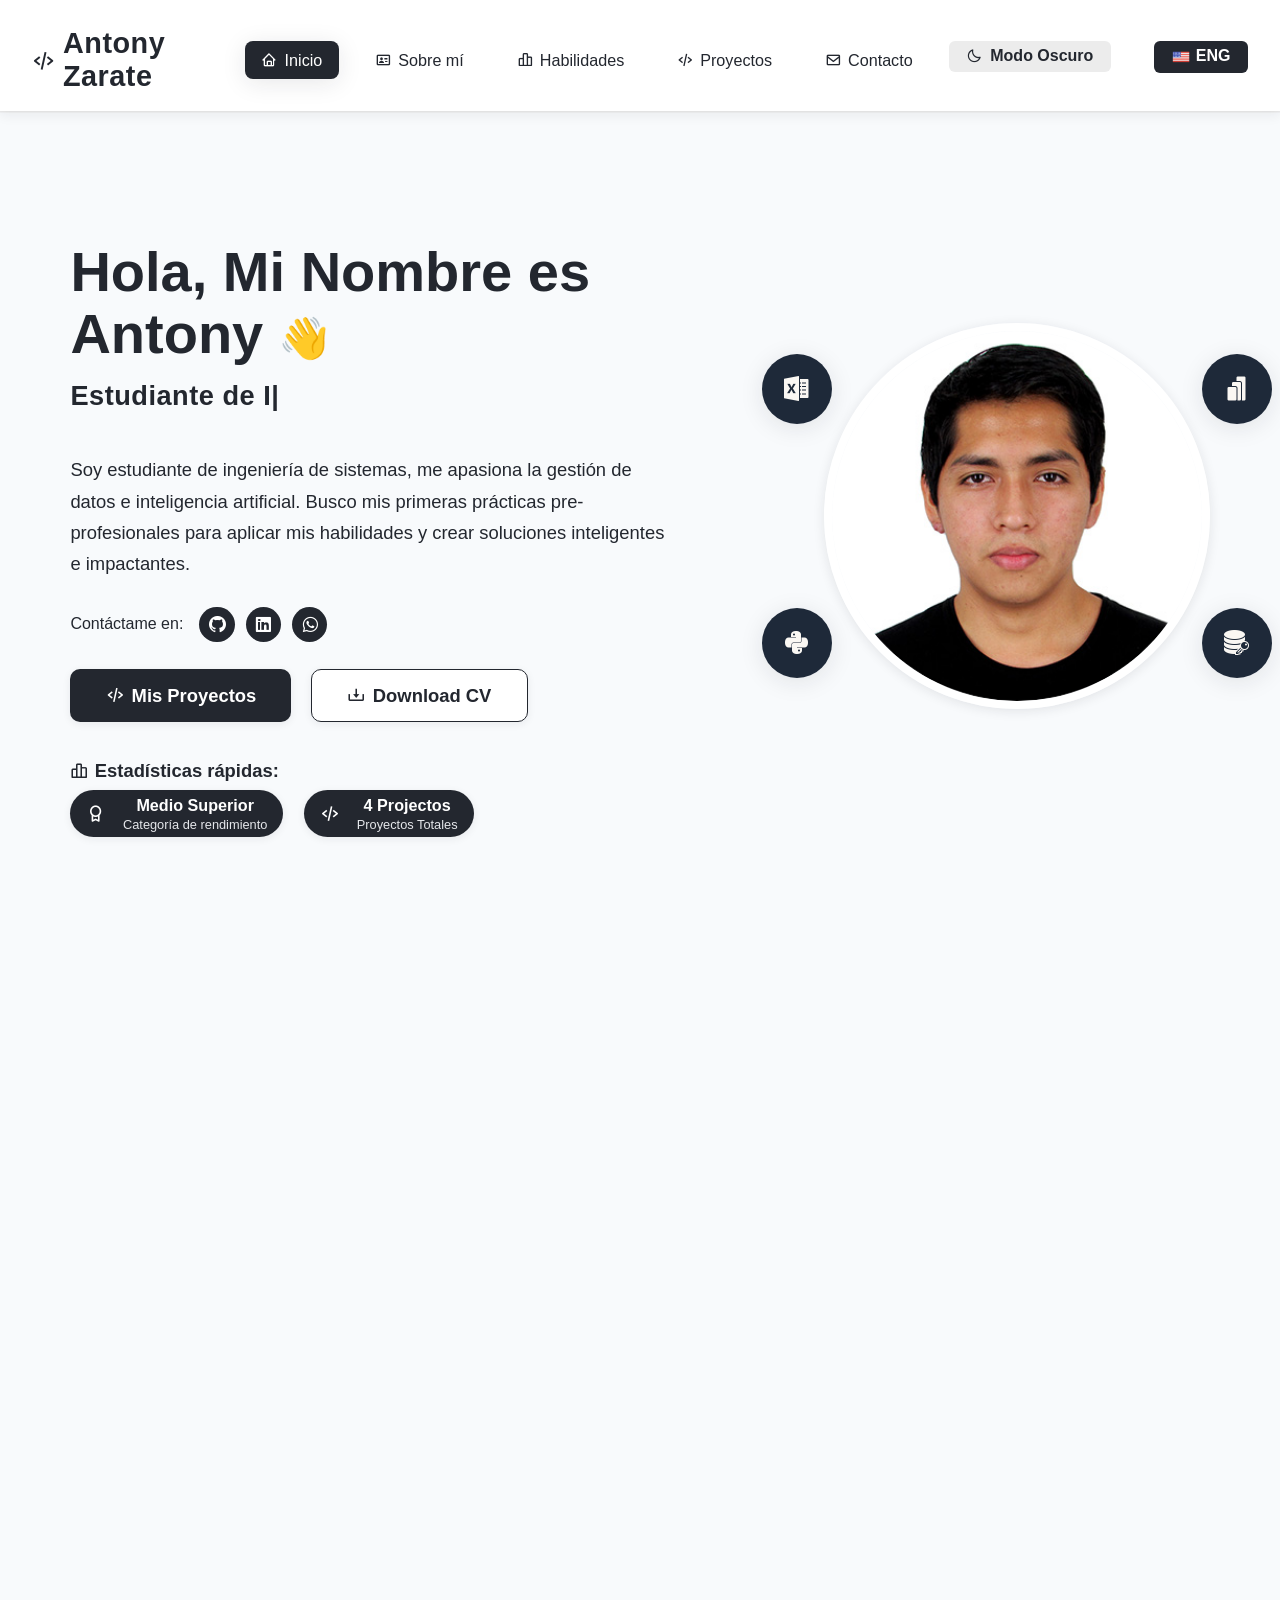
==== commit fc73ad3c: "update" ====
--- a/index.html
+++ b/index.html
@@ -272,12 +272,12 @@
               <span class="project-tag">Power Query</span>
             </div>
             <div class="project-header">
-              <h3 class="project-title">Dashboard de Ventas Interactivo</h3>
+              <h3 class="project-title">Dashboard de Ventas Interactivo (Nuevo)</h3>
               <span class="project-level"><i class='bx bxs-bar-chart-alt-2'></i> Nivel Intermedio</span>
             </div>
             <p class="project-description">Dashboard dinámico para el análisis de KPIs y rendimiento de productos, permitiendo la toma de decisiones basada en datos.</p>
             <div class="project-actions">
-              <a href="assets/Projects_section/PowerBIProject_01.pbix" target="_blank" rel="noopener noreferrer" class="project-btn"><i class='bx bx-link-external'></i> Descargar</a>
+              <a href="https://github.com/anton-zd/Dashboard-analitico-de-resultados-de-ventas/blob/main/README.md" target="_blank" rel="noopener noreferrer" class="project-btn"><i class='bx bx-link-external'></i> Ir al proyecto</a>
             </div>
           </div>
         </div>
--- a/style.css
+++ b/style.css
@@ -1249,12 +1249,6 @@
   background-color: #f8fafc;
   color: #9ca3af;
   border-color: #e5e7eb;
-}
-
-.cert-pagination-btn:not(:disabled):hover, .program-pagination-btn:not(:disabled):hover,
-.cert-pagination-page:not(.active):hover, .program-pagination-page:not(.active):hover {
-  background-color: #f1f5f9;
-  border-color: #d1d5db;
 }
 
 .cert-pagination-page.active, .program-pagination-page.active {
@@ -1770,29 +1764,28 @@
   }
 }
 
-/* --- Certificates Pagination Styles --- */
-.certificates-grid {
-  display: grid;
-  grid-template-columns: repeat(3, 1fr);
-  gap: 1.5rem;
-  width: 100%;
-}
-
-/* Hide certs by default only on desktop for JS pagination */
-@media (min-width: 701px) {
-  .cert-card[data-cert] {
+/* --- Unified Pagination Styles --- */
+.certificates-pagination-wrapper,
+.programs-pagination-wrapper {
+  display: flex;
+  justify-content: center;
+  width: 100%;
+  margin-top: 2.5rem;
+}
+
+/* Hide programs pagination on desktop, it's mobile only */
+.programs-pagination-wrapper {
     display: none;
-  }
-}
-
-.certificates-pagination-wrapper {
-  display: flex;
-  justify-content: center;
-  width: 100%;
-  margin-top: 2.5rem;
-}
-
-.certificates-pagination {
+}
+
+@media (max-width: 700px) {
+    .programs-pagination-wrapper {
+        display: flex;
+    }
+}
+
+.certificates-pagination,
+.programs-pagination {
   display: flex;
   align-items: center;
   gap: 0.5rem;
@@ -1803,7 +1796,9 @@
 }
 
 .cert-pagination-btn,
-.cert-pagination-page {
+.program-pagination-btn,
+.cert-pagination-page,
+.program-pagination-page {
   border: 1px solid #e2e8f0;
   background-color: #fff;
   color: #334155;
@@ -1815,23 +1810,25 @@
   display: flex;
   align-items: center;
   justify-content: center;
-}
-
-.cert-pagination-btn {
+  height: 44px;
+}
+
+.cert-pagination-btn,
+.program-pagination-btn {
   width: 44px;
-  height: 44px;
   background-color: #1e2939;
   color: #fff;
   border-color: #1e2939;
 }
 
-.cert-pagination-page {
+.cert-pagination-page,
+.program-pagination-page {
   min-width: 44px;
-  height: 44px;
   padding: 0 0.5rem;
 }
 
-.cert-pagination-btn:disabled {
+.cert-pagination-btn:disabled,
+.program-pagination-btn:disabled {
   opacity: 0.5;
   cursor: not-allowed;
   background-color: #e2e8f0;
@@ -1839,15 +1836,34 @@
   color: #94a3b8;
 }
 
-.cert-pagination-page:hover {
+.cert-pagination-page:not(.active):hover,
+.program-pagination-page:not(.active):hover {
   border-color: #1e2939;
   background-color: #f8fafc;
 }
 
-.cert-pagination-page.active {
+.cert-pagination-page.active,
+.program-pagination-page.active {
   background-color: #1e2939;
   color: #fff;
   border-color: #1e2939;
+}
+
+/* --- Grids for Skills Section --- */
+.certificates-grid {
+  display: grid;
+  grid-template-columns: repeat(3, 1fr);
+  gap: 1.5rem;
+  width: 100%;
+}
+
+.programs-grid {
+  display: flex;
+  flex-wrap: wrap;
+  gap: 2.2rem;
+  justify-content: center;
+  align-items: stretch;
+  width: 100%;
 }
 
 @media (max-width: 700px) {
@@ -1855,36 +1871,11 @@
     grid-template-columns: 1fr;
     justify-items: center;
   }
-  .certificates-pagination-wrapper {
-    display: flex; /* Show on mobile */
-  }
-  .certificates-pagination {
-    display: flex; /* Show on mobile */
-  }
-}
-
-/* --- Programs Pagination Styles --- */
-.programs-grid {
-  display: flex;
-  flex-wrap: wrap;
-  gap: 2.2rem;
-  justify-content: center;
-  align-items: stretch;
-  width: 100%;
-}
-
-.programs-pagination-wrapper {
-  display: none;
-  margin-top: 2.5rem;
-}
-
-@media (max-width: 700px) {
   .skills-category.skills-programs {
     display: flex;
     flex-direction: column;
     align-items: center;
   }
-
   .programs-grid {
     display: flex;
     flex-wrap: wrap;
@@ -1893,70 +1884,13 @@
     width: 100%;
     padding: 0;
   }
-
-  .programs-pagination-wrapper {
-    display: flex;
-    justify-content: center;
-    width: 100%;
-  }
-}
-
-.programs-pagination {
-  display: flex;
-  align-items: center;
-  gap: 0.5rem;
-  background: #fff;
-  border-radius: 12px;
-  padding: 0.5rem;
-  box-shadow: 0 2px 12px 0 rgba(30,34,40,0.07);
-}
-
-.program-pagination-btn,
-.program-pagination-page {
-  border: 1.5px solid #e2e8f0;
-  border-radius: 8px;
-  background: transparent;
-  color: #1e2939;
-  font-size: 1rem;
-  font-weight: 600;
-  cursor: pointer;
-  transition: background-color 0.2s, border-color 0.2s, color 0.2s;
-  display: flex;
-  align-items: center;
-  justify-content: center;
-}
-
-.program-pagination-btn {
-  width: 2.5rem;
-  height: 2.5rem;
-}
-
-.program-pagination-page {
-  width: 2.5rem;
-  height: 2.5rem;
-}
-
-.program-pagination-btn:disabled {
-  cursor: not-allowed;
-  opacity: 0.5;
-  background: #f8fafc;
-}
-
-.program-pagination-btn:not(:disabled) {
-  background-color: #1e2939;
-  color: #fff;
-  border-color: #1e2939;
-}
-
-.program-pagination-page:hover {
-  border-color: #1e2939;
-  background-color: #f8fafc;
-}
-
-.program-pagination-page.active {
-  background-color: #1e2939;
-  color: #fff;
-  border-color: #1e2939;
+}
+
+/* --- JS Visibility Control --- */
+@media (min-width: 701px) {
+  .cert-card[data-cert] {
+    display: none;
+  }
 }
 
 /* --- Certificate Cards Styles --- */
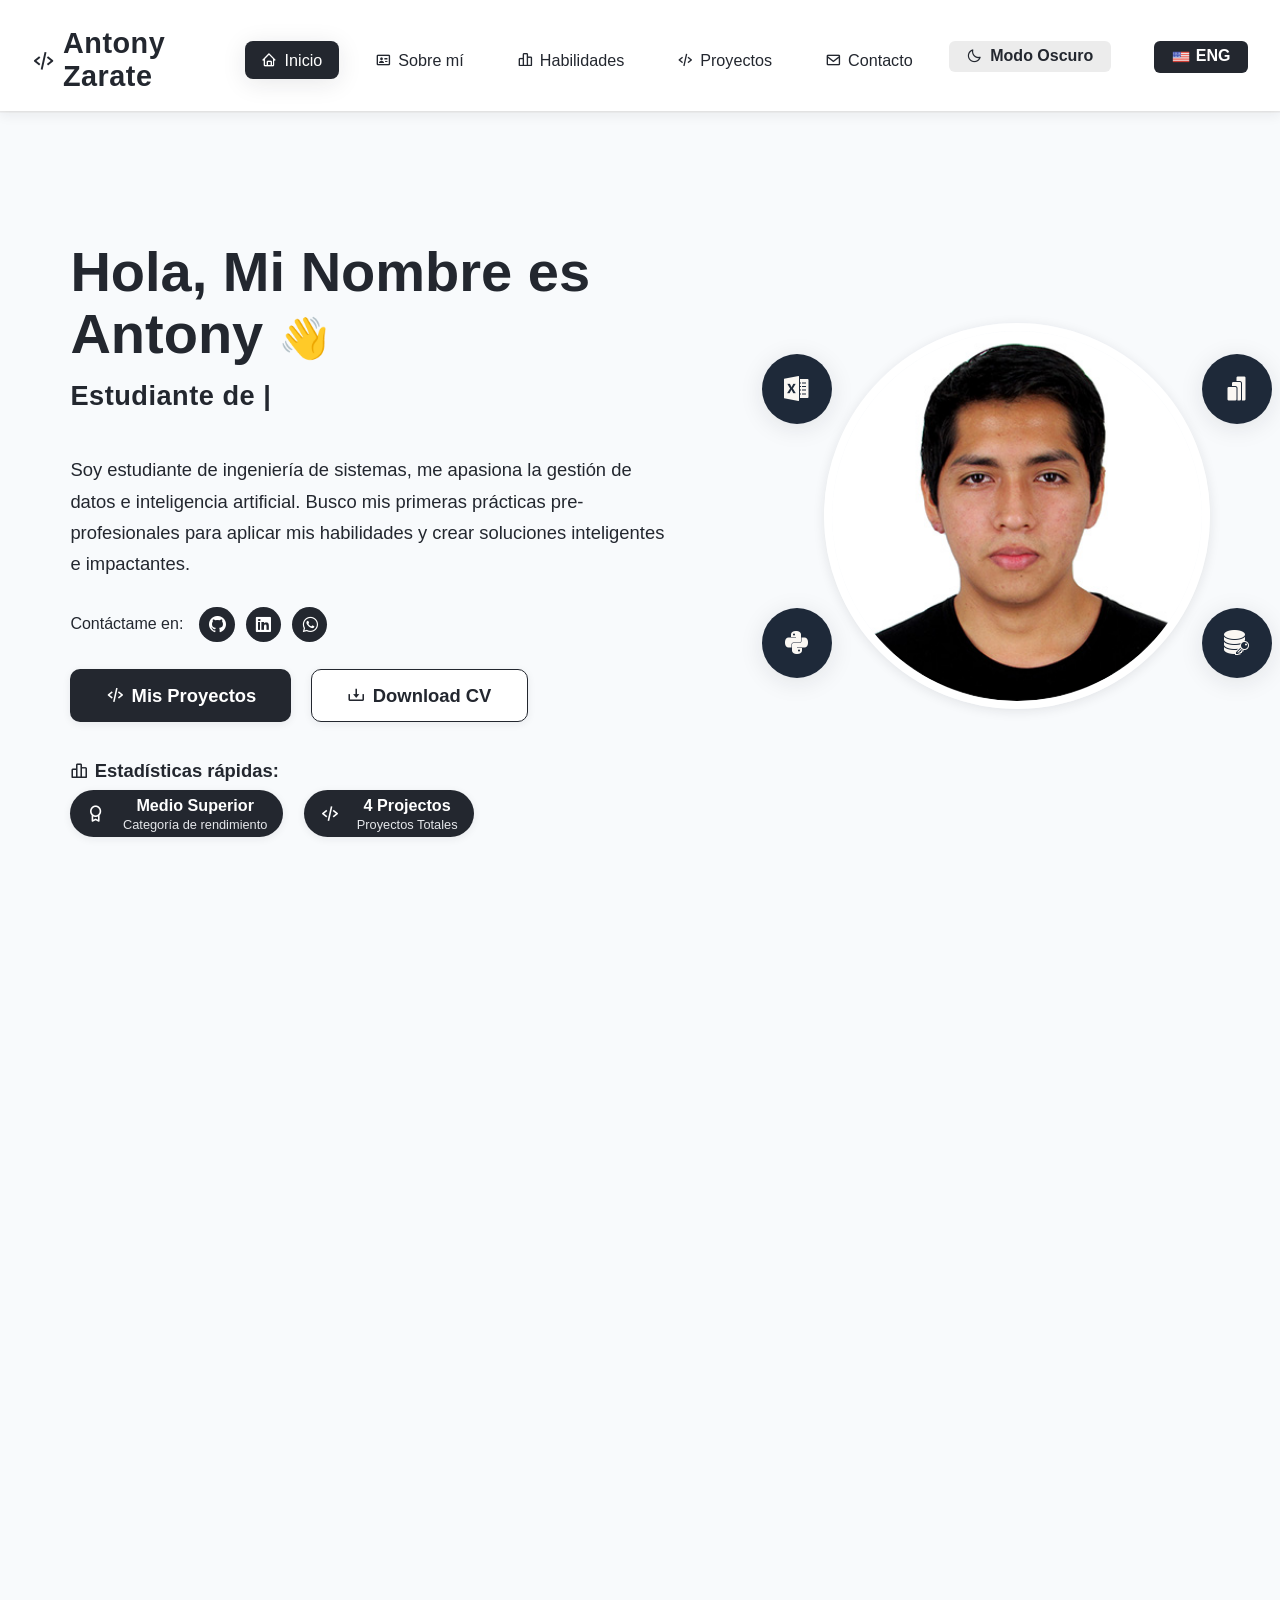
==== commit cd32b8e8: "update" ====
--- a/index.html
+++ b/index.html
@@ -261,7 +261,7 @@
       <p class="projects-subtitle">Explora algunos de los trabajos que he creado — Bases de datos, Diseño de aplicaciones y desarrollo de dashboards.</p>
             <div class="projects-list">
         <!-- Power BI Project -->
-        <div class="project-card">
+        <div class="project-card" data-project="1">
           <div class="project-img-wrapper">
             <img src="assets/power bi project_1.png" alt="Dashboard de Ventas" class="project-img">
           </div>
@@ -282,7 +282,7 @@
           </div>
         </div>
         <!-- SQL Project -->
-        <div class="project-card">
+        <div class="project-card" data-project="2">
           <div class="project-img-wrapper">
             <img src="assets/sql project_1.png" alt="Base de Datos para E-commerce" class="project-img">
           </div>
@@ -303,7 +303,7 @@
           </div>
         </div>
         <!-- HTML y CSS Project -->
-        <div class="project-card">
+        <div class="project-card" data-project="3">
           <div class="project-img-wrapper">
             <img src="assets/Readme_File/begin_page.png" alt="Portfolio Personal" class="project-img">
           </div>
@@ -324,7 +324,7 @@
           </div>
         </div>
         <!-- Figma Project -->
-        <div class="project-card">
+        <div class="project-card" data-project="4">
           <div class="project-img-wrapper">
             <img src="assets/figma_project_1_PRONTO.png" alt="Diseño de App Móvil" class="project-img">
           </div>
@@ -343,6 +343,18 @@
             </div>
           </div>
         </div>
+      </div>
+      <div class="projects-pagination-wrapper">
+        <nav class="projects-pagination">
+          <button class="project-pagination-btn" id="projectPrevBtn" title="Previous Page">
+            <i class='bx bx-chevron-left'></i>
+          </button>
+          <button class="project-pagination-page" data-page="1">1</button>
+          <button class="project-pagination-page" data-page="2">2</button>
+          <button class="project-pagination-btn" id="projectNextBtn" title="Next Page">
+            <i class='bx bx-chevron-right'></i>
+          </button>
+        </nav>
       </div>
     </div>
   </section>
--- a/style.css
+++ b/style.css
@@ -1200,14 +1200,16 @@
 
 /* --- Unified Pagination Styles --- */
 .certificates-pagination-wrapper,
-.programs-pagination-wrapper {
+.programs-pagination-wrapper,
+.projects-pagination-wrapper {
   display: none; /* Hidden by default, enabled by JS or media queries */
   justify-content: center;
   margin-top: 1.5rem;
 }
 
 .certificates-pagination,
-.programs-pagination {
+.programs-pagination,
+.projects-pagination {
   display: inline-flex;
   align-items: center;
   gap: 0.5rem;
@@ -1217,12 +1219,12 @@
   box-shadow: 0 4px 12px 0 rgba(30,34,40,0.07);
 }
 
-.cert-pagination-btn, .program-pagination-btn,
-.cert-pagination-page, .program-pagination-page {
-  display: flex;
-  align-items: center;
-  justify-content: center;
-  border: 1px solid #e5e7eb;
+.cert-pagination-btn, .program-pagination-btn, .project-pagination-btn,
+.cert-pagination-page, .program-pagination-page, .project-pagination-page {
+  display: flex;
+  align-items: center;
+  justify-content: center;
+  border: 1px solid #e2e8f0;
   border-radius: 6px;
   font-weight: 600;
   cursor: pointer;
@@ -1232,29 +1234,44 @@
   box-shadow: none;
 }
 
-.cert-pagination-btn, .program-pagination-btn {
+.cert-pagination-btn, .program-pagination-btn, .project-pagination-btn {
   font-size: 1.2rem;
   width: 2.2rem;
   height: 2.2rem;
 }
 
-.cert-pagination-page, .program-pagination-page {
+.cert-pagination-page, .program-pagination-page, .project-pagination-page {
   font-size: 1rem;
   width: 2.2rem;
   height: 2.2rem;
 }
 
-.cert-pagination-btn:disabled, .program-pagination-btn:disabled {
+.cert-pagination-btn:disabled, .program-pagination-btn:disabled, .project-pagination-btn:disabled {
   cursor: not-allowed;
   background-color: #f8fafc;
   color: #9ca3af;
   border-color: #e5e7eb;
 }
 
-.cert-pagination-page.active, .program-pagination-page.active {
-  background-color: #23272f;
+.cert-pagination-btn:not(:disabled), .program-pagination-btn:not(:disabled), .project-pagination-btn:not(:disabled) {
+  background-color: #1e2939;
   color: #fff;
-  border-color: #23272f;
+  border-color: #1e2939;
+}
+
+.cert-pagination-page:not(.active):hover,
+.program-pagination-page:not(.active):hover,
+.project-pagination-page:not(.active):hover {
+  border-color: #1e2939;
+  background-color: #f8fafc;
+}
+
+.cert-pagination-page.active,
+.program-pagination-page.active,
+.project-pagination-page.active {
+  background-color: #1e2939;
+  color: #fff;
+  border-color: #1e2939;
 }
 
 /* --- Certificate Cards Styles --- */
@@ -1774,18 +1791,21 @@
 }
 
 /* Hide programs pagination on desktop, it's mobile only */
-.programs-pagination-wrapper {
+.programs-pagination-wrapper,
+.projects-pagination-wrapper {
     display: none;
 }
 
 @media (max-width: 700px) {
-    .programs-pagination-wrapper {
+    .programs-pagination-wrapper,
+    .projects-pagination-wrapper {
         display: flex;
     }
 }
 
 .certificates-pagination,
-.programs-pagination {
+.programs-pagination,
+.projects-pagination {
   display: flex;
   align-items: center;
   gap: 0.5rem;
@@ -1797,8 +1817,10 @@
 
 .cert-pagination-btn,
 .program-pagination-btn,
+.project-pagination-btn,
 .cert-pagination-page,
-.program-pagination-page {
+.program-pagination-page,
+.project-pagination-page {
   border: 1px solid #e2e8f0;
   background-color: #fff;
   color: #334155;
@@ -1814,21 +1836,21 @@
 }
 
 .cert-pagination-btn,
-.program-pagination-btn {
+.program-pagination-btn,
+.project-pagination-btn {
   width: 44px;
-  background-color: #1e2939;
-  color: #fff;
-  border-color: #1e2939;
 }
 
 .cert-pagination-page,
-.program-pagination-page {
+.program-pagination-page,
+.project-pagination-page {
   min-width: 44px;
   padding: 0 0.5rem;
 }
 
 .cert-pagination-btn:disabled,
-.program-pagination-btn:disabled {
+.program-pagination-btn:disabled,
+.project-pagination-btn:disabled {
   opacity: 0.5;
   cursor: not-allowed;
   background-color: #e2e8f0;
@@ -1836,14 +1858,24 @@
   color: #94a3b8;
 }
 
+.cert-pagination-btn:not(:disabled),
+.program-pagination-btn:not(:disabled),
+.project-pagination-btn:not(:disabled) {
+  background-color: #1e2939;
+  color: #fff;
+  border-color: #1e2939;
+}
+
 .cert-pagination-page:not(.active):hover,
-.program-pagination-page:not(.active):hover {
+.program-pagination-page:not(.active):hover,
+.project-pagination-page:not(.active):hover {
   border-color: #1e2939;
   background-color: #f8fafc;
 }
 
 .cert-pagination-page.active,
-.program-pagination-page.active {
+.program-pagination-page.active,
+.project-pagination-page.active {
   background-color: #1e2939;
   color: #fff;
   border-color: #1e2939;
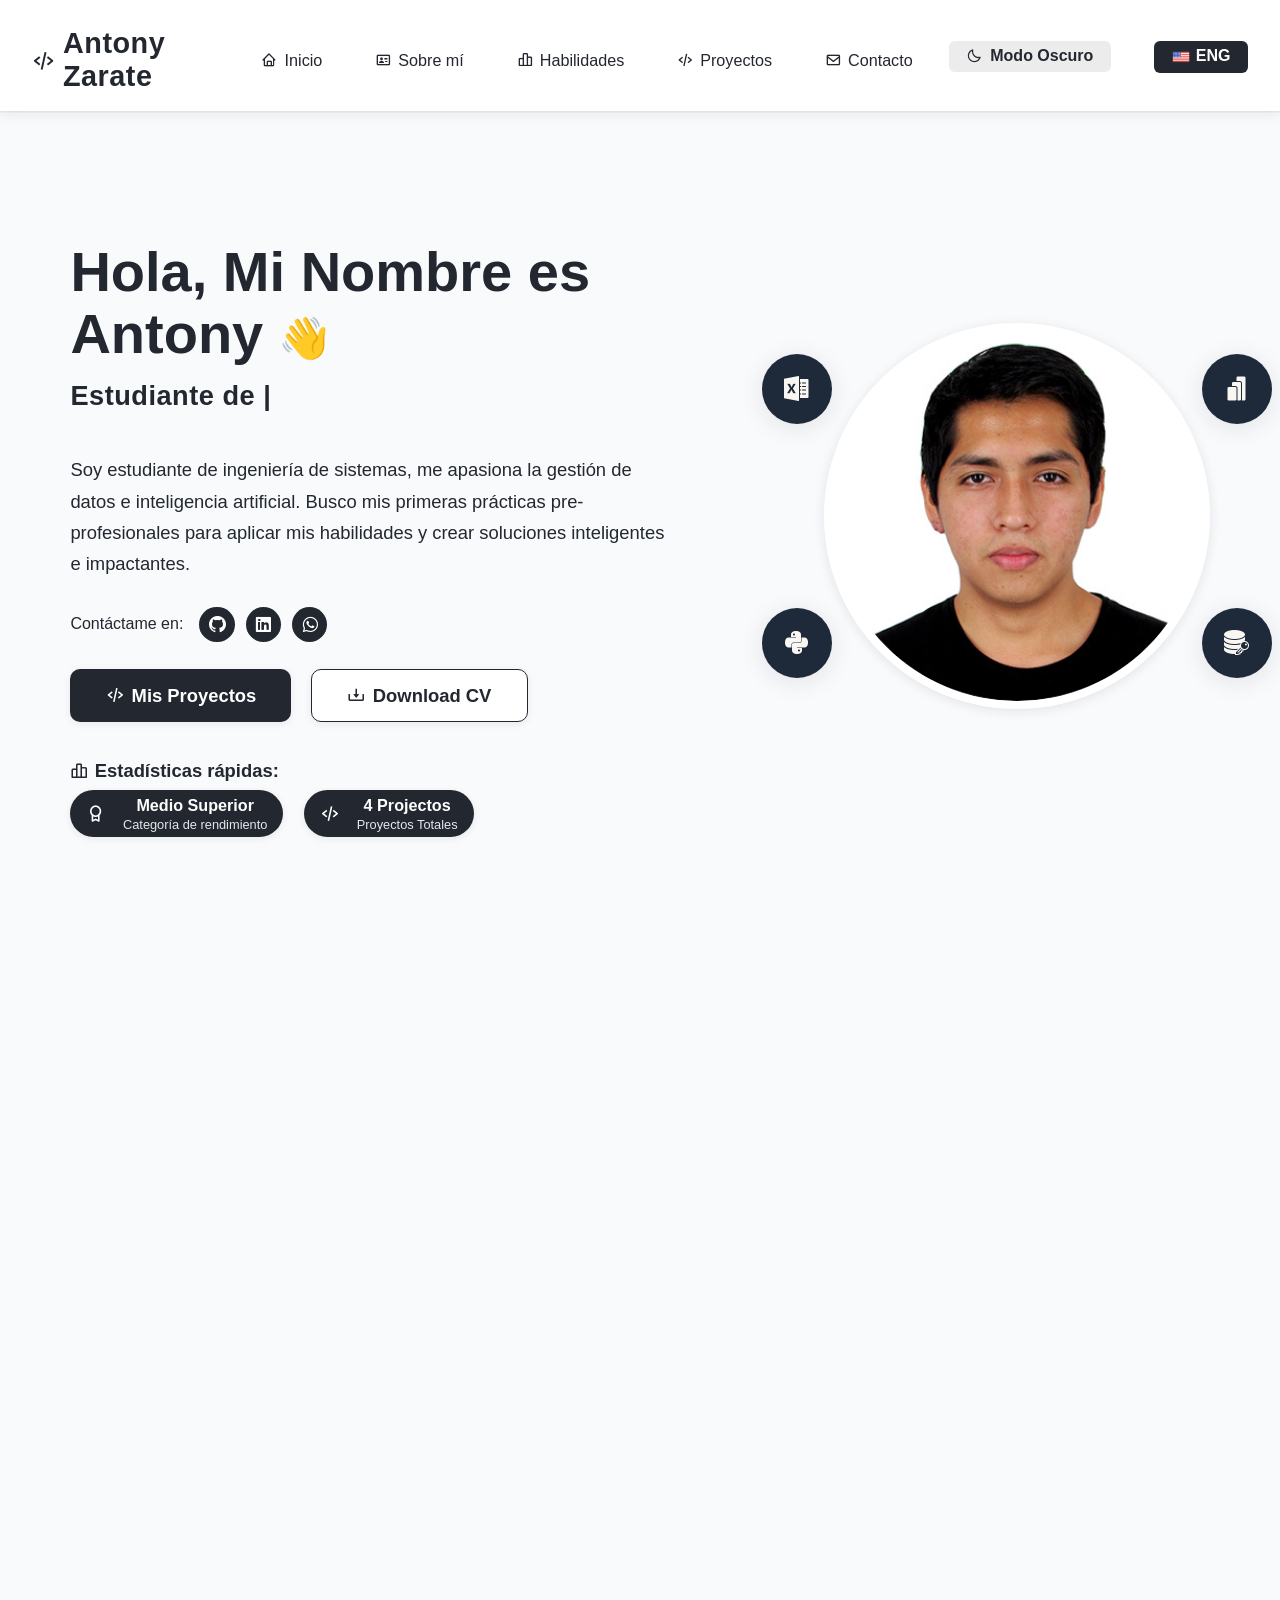
==== commit 8f21c83c: "update" ====
--- a/index.html
+++ b/index.html
@@ -5,6 +5,7 @@
   <meta name="viewport" content="width=device-width, initial-scale=1.0">
   <title>Antony Portafolio</title>
   <link rel="stylesheet" href="style.css">
+  <link rel="stylesheet" href="style_darkmode.css">
   <link href='https://unpkg.com/boxicons@2.1.4/css/boxicons.min.css' rel='stylesheet'>
 </head>
 <body>
@@ -17,7 +18,7 @@
       <div class="navbar__menu-title">
         <i class='bx bx-code-alt'></i> Navegación
       </div>
-      <li><a href="#home" class="active"><i class='bx bx-home'></i> Inicio</a></li>
+      <li><a href="#home"><i class='bx bx-home'></i> Inicio</a></li>
       <li><a href="#about"><i class='bx bx-id-card'></i> Sobre mí</a></li>
       <li><a href="#skills"><i class='bx bx-bar-chart-alt-2'></i> Habilidades</a></li>
       <li><a href="#projects"><i class='bx bx-code-alt'></i> Proyectos</a></li>
@@ -127,15 +128,15 @@
         <!-- Programs (default) -->
         <div class="skills-category skills-programs">
           <div class="programs-grid">
-            <div class="skill-card" data-program="1"><div class="skill-icon" style="background:rgb(30,41,57)"><img src="assets/Skills_section/programs/excel_icon.png" alt="Excel"></div><div class="skill-info"><span>MS Excel</span><small>Avanzado</small></div></div>
-            <div class="skill-card" data-program="2"><div class="skill-icon" style="background:rgb(30,41,57)"><img src="assets/Skills_section/programs/powerbi_icon.png" alt="Power BI"></div><div class="skill-info"><span>Power BI</span><small>Intermedio</small></div></div>
-            <div class="skill-card" data-program="3"><div class="skill-icon" style="background:rgb(30,41,57)"><img src="assets/Skills_section/programs/sql_icon.png" alt="SQL"></div><div class="skill-info"><span>SQL</span><small>Intermedio</small></div></div>
-            <div class="skill-card" data-program="4"><div class="skill-icon" style="background:rgb(30,41,57)"><img src="assets/Skills_section/programs/msproject_icon.png" alt="MS Project"></div><div class="skill-info"><span>MS Project</span><small>Intermedio</small></div></div>
-            <div class="skill-card" data-program="5"><div class="skill-icon" style="background:rgb(30,41,57)"><img src="assets/Skills_section/programs/python_icon.png" alt="Python"></div><div class="skill-info"><span>Python</span><small>Básico</small></div></div>
-            <div class="skill-card" data-program="6"><div class="skill-icon" style="background:rgb(30,41,57)"><img src="assets/Skills_section/programs/html_icon.png" alt="HTML"></div><div class="skill-info"><span>HTML</span><small>Básico</small></div></div>
-            <div class="skill-card" data-program="7"><div class="skill-icon" style="background:rgb(30,41,57)"><img src="assets/Skills_section/programs/css_icon.png" alt="CSS"></div><div class="skill-info"><span>CSS</span><small>Básico</small></div></div>
-            <div class="skill-card" data-program="8"><div class="skill-icon" style="background:rgb(30,41,57)"><img src="assets/Skills_section/programs/javascript_icon.png" alt="JavaScript"></div><div class="skill-info"><span>JavaScript</span><small>Básico</small></div></div>
-            <div class="skill-card" data-program="9"><div class="skill-icon" style="background:rgb(30,41,57)"><img src="assets/Skills_section/programs/figma_icon.png" alt="Figma"></div><div class="skill-info"><span>Figma</span><small>Básico</small></div></div>
+            <div class="skill-card" data-program="1"><div class="skill-icon bg-dark-primary"><img src="assets/Skills_section/programs/excel_icon.png" alt="Excel"></div><div class="skill-info"><span>MS Excel</span><small>Avanzado</small></div></div>
+            <div class="skill-card" data-program="2"><div class="skill-icon bg-dark-primary"><img src="assets/Skills_section/programs/powerbi_icon.png" alt="Power BI"></div><div class="skill-info"><span>Power BI</span><small>Intermedio</small></div></div>
+            <div class="skill-card" data-program="3"><div class="skill-icon bg-dark-primary"><img src="assets/Skills_section/programs/sql_icon.png" alt="SQL"></div><div class="skill-info"><span>SQL</span><small>Intermedio</small></div></div>
+            <div class="skill-card" data-program="4"><div class="skill-icon bg-dark-primary"><img src="assets/Skills_section/programs/msproject_icon.png" alt="MS Project"></div><div class="skill-info"><span>MS Project</span><small>Intermedio</small></div></div>
+            <div class="skill-card" data-program="5"><div class="skill-icon bg-dark-primary"><img src="assets/Skills_section/programs/python_icon.png" alt="Python"></div><div class="skill-info"><span>Python</span><small>Básico</small></div></div>
+            <div class="skill-card" data-program="6"><div class="skill-icon bg-dark-primary"><img src="assets/Skills_section/programs/html_icon.png" alt="HTML"></div><div class="skill-info"><span>HTML</span><small>Básico</small></div></div>
+            <div class="skill-card" data-program="7"><div class="skill-icon bg-dark-primary"><img src="assets/Skills_section/programs/css_icon.png" alt="CSS"></div><div class="skill-info"><span>CSS</span><small>Básico</small></div></div>
+            <div class="skill-card" data-program="8"><div class="skill-icon bg-dark-primary"><img src="assets/Skills_section/programs/javascript_icon.png" alt="JavaScript"></div><div class="skill-info"><span>JavaScript</span><small>Básico</small></div></div>
+            <div class="skill-card" data-program="9"><div class="skill-icon bg-dark-primary"><img src="assets/Skills_section/programs/figma_icon.png" alt="Figma"></div><div class="skill-info"><span>Figma</span><small>Básico</small></div></div>
           </div>
           <div class="programs-pagination-wrapper">
             <nav class="programs-pagination">
@@ -152,22 +153,22 @@
         </div>
         <!-- Soft Skills -->
         <div class="skills-category skills-soft" style="display:none;">
-          <div class="skill-card"><div class="skill-icon" style="background:rgb(30,41,57)"><img src="assets/Skills_section/soft_skills/adapacionalcambio_icon.png" alt="Aprendizaje Continuo"></div><div class="skill-info"><span>Aprendizaje Continuo</span></div></div>
-          <div class="skill-card"><div class="skill-icon" style="background:rgb(30,41,57)"><img src="assets/Skills_section/soft_skills/practivo_icon.png" alt="Proactividad"></div><div class="skill-info"><span>Proactividad</span></div></div>
-          <div class="skill-card"><div class="skill-icon" style="background:rgb(30,41,57)"><img src="assets/Skills_section/soft_skills/trabajoenequipo_icon.png" alt="Trabajo en Equipo"></div><div class="skill-info"><span>Trabajo en Equipo</span></div></div>
-          <div class="skill-card"><div class="skill-icon" style="background:rgb(30,41,57)"><img src="assets/Skills_section/soft_skills/adapacionalcambio_icon.png" alt="Adaptación al Cambio"></div><div class="skill-info"><span>Adaptación al Cambio</span></div></div>
-          <div class="skill-card"><div class="skill-icon" style="background:rgb(30,41,57)"><img src="assets/Skills_section/soft_skills/buenacomunicacion_icon.png" alt="Buena Comunicación"></div><div class="skill-info"><span>Buena Comunicación</span></div></div>
+          <div class="skill-card"><div class="skill-icon bg-dark-primary"><img src="assets/Skills_section/soft_skills/adapacionalcambio_icon.png" alt="Aprendizaje Continuo"></div><div class="skill-info"><span>Aprendizaje Continuo</span></div></div>
+          <div class="skill-card"><div class="skill-icon bg-dark-primary"><img src="assets/Skills_section/soft_skills/practivo_icon.png" alt="Proactividad"></div><div class="skill-info"><span>Proactividad</span></div></div>
+          <div class="skill-card"><div class="skill-icon bg-dark-primary"><img src="assets/Skills_section/soft_skills/trabajoenequipo_icon.png" alt="Trabajo en Equipo"></div><div class="skill-info"><span>Trabajo en Equipo</span></div></div>
+          <div class="skill-card"><div class="skill-icon bg-dark-primary"><img src="assets/Skills_section/soft_skills/adapacionalcambio_icon.png" alt="Adaptación al Cambio"></div><div class="skill-info"><span>Adaptación al Cambio</span></div></div>
+          <div class="skill-card"><div class="skill-icon bg-dark-primary"><img src="assets/Skills_section/soft_skills/buenacomunicacion_icon.png" alt="Buena Comunicación"></div><div class="skill-info"><span>Buena Comunicación</span></div></div>
         </div>
         <!-- Languages -->
         <div class="skills-category skills-languages" style="display:none;">
-          <div class="skill-card"><div class="skill-icon" style="background:rgb(30,41,57)"><img src="assets/Skills_section/usa_icon.png" alt="Inglés"></div><div class="skill-info"><span>Inglés</span><small>Intermedio</small></div></div>
+          <div class="skill-card"><div class="skill-icon bg-dark-primary"><img src="assets/Skills_section/usa_icon.png" alt="Inglés"></div><div class="skill-info"><span>Inglés</span><small>Intermedio</small></div></div>
         </div>
         <!-- Future Skills -->
         <div class="skills-category skills-future" style="display:none;">
-          <div class="skill-card"><div class="skill-icon" style="background:rgb(30,41,57)"><img src="assets/Skills_section/future/azure_icon.png" alt="MS Azure"></div><div class="skill-info"><span>MS Azure</span></div></div>
-          <div class="skill-card"><div class="skill-icon" style="background:rgb(30,41,57)"><img src="assets/Skills_section/future/powerapps_icon.png" alt="Power Apps"></div><div class="skill-info"><span>Power Apps</span></div></div>
-          <div class="skill-card"><div class="skill-icon" style="background:rgb(30,41,57)"><img src="assets/Skills_section/future/powerautomate.icon.png" alt="Power Automate"></div><div class="skill-info"><span>Power Automate</span></div></div>
-          <div class="skill-card"><div class="skill-icon" style="background:rgb(30,41,57)"><img src="assets/Skills_section/future/qocker_icon.png" alt="Docker"></div><div class="skill-info"><span>Docker</span></div></div>
+          <div class="skill-card"><div class="skill-icon bg-dark-primary"><img src="assets/Skills_section/future/azure_icon.png" alt="MS Azure"></div><div class="skill-info"><span>MS Azure</span></div></div>
+          <div class="skill-card"><div class="skill-icon bg-dark-primary"><img src="assets/Skills_section/future/powerapps_icon.png" alt="Power Apps"></div><div class="skill-info"><span>Power Apps</span></div></div>
+          <div class="skill-card"><div class="skill-icon bg-dark-primary"><img src="assets/Skills_section/future/powerautomate.icon.png" alt="Power Automate"></div><div class="skill-info"><span>Power Automate</span></div></div>
+          <div class="skill-card"><div class="skill-icon bg-dark-primary"><img src="assets/Skills_section/future/qocker_icon.png" alt="Docker"></div><div class="skill-info"><span>Docker</span></div></div>
         </div>
         <!-- Certificates -->
         <div class="skills-category skills-certs" style="display:none;">
--- a/style.css
+++ b/style.css
@@ -47,7 +47,7 @@
   background: #f8fafc;
   min-height: 100vh;
   width: 100vw;
-  overflow-y: auto; /* Allow vertical scrolling */
+  overflow-y: auto; 
 }
 .navbar {
   display: flex;
@@ -100,19 +100,11 @@
   transition: background 0.18s, color 0.18s, box-shadow 0.18s;
   font-family: 'Inter', 'Segoe UI', Arial, sans-serif;
 }
-.navbar__links li a.active, .navbar__links li a:focus {
-  background: #23272f;
-  color: #fff;
-  box-shadow: 0 4px 24px 0 rgba(30,34,40,0.10);
-}
 .navbar__links li a:hover {
   background: #f1f5f9;
   color: #23272f;
 }
-.navbar__links li a.active:hover, .navbar__links li a.active:focus {
-  background: #23272f;
-  color: #fff;
-}
+
 .lang-toggle {
   margin-left: 1.5rem;
   background: #23272f;
@@ -889,19 +881,12 @@
     flex-direction: column;
     gap: 0.7rem;
   }
-  .personal-item {
-    background: #f1f5f9;
-    box-shadow: 0 1px 4px 0 rgba(30,34,40,0.05);
-    border-radius: 8px;
-    padding: 0.7rem 1.1rem;
-    min-width: 220px;
-  }
   .personal-icon {
     border-radius: 6px;
-    width: 2rem;
-    height: 2rem;
-    min-width: 2rem;
-    min-height: 2rem;
+    width: 3rem;
+    height: 3rem;
+    min-width: 3rem;
+    min-height: 3rem;
     font-size: 1.2rem;
     margin-right: 0.7rem;
   }
@@ -925,11 +910,6 @@
   }
   .about-card, .about_personal {
     padding: 0.8rem 0.7rem;
-  }
-  .personal-item {
-    min-width: 0;
-    font-size: 0.97rem;
-    padding: 0.5rem 0.7rem;
   }
   .about-icon {
     width: 32px !important;
@@ -1968,3 +1948,8 @@
   text-align: center;
   margin-bottom: 0.3rem;
 }
+
+/* Dark primary background utility class */
+.bg-dark-primary {
+  background-color: rgb(30, 41, 57) ;
+}
--- a/style_darkmode.css
+++ b/style_darkmode.css
@@ -0,0 +1,237 @@
+/* Apply a transition to all elements for a smoother theme change */
+body.dark-mode,
+body.dark-mode *:not(script) {
+  transition: background-color 0.3s ease, color 0.3s ease, border-color 0.3s ease;
+}
+
+/* --- General Body & Background --- */
+body.dark-mode {
+  background-color: rgb(30, 41, 57);
+  color: #e5e7eb; 
+}
+
+/* --- Navbar --- */
+body.dark-mode .navbar {
+  background-color: #111827; 
+  box-shadow: 0 4px 12px 0 rgba(0,0,0,0.15), 0 1px 0 0 #374151;
+}
+
+body.dark-mode .navbar__logo span,
+body.dark-mode .navbar__logo i,
+body.dark-mode .navbar__toggle {
+  color: #f9fafb; 
+}
+
+body.dark-mode .navbar__links li a {
+  color: #d1d5db;
+}
+
+body.dark-mode .navbar__links li a:hover {
+  background-color: #374151; 
+  color: #f9fafb;
+}
+
+body.dark-mode .navbar__menu-title {
+  color: #f9fafb;
+  border-bottom-color: #374151;
+}
+
+/* --- Headings and Subtitles --- */
+body.dark-mode h1,
+body.dark-mode h2,
+body.dark-mode h3,
+body.dark-mode h4,
+body.dark-mode .home-typing,
+body.dark-mode .stats-title {
+  color: #f9fafb;
+}
+
+body.dark-mode .about-subtitle,
+body.dark-mode .skills-subtitle,
+body.dark-mode .projects-subtitle,
+body.dark-mode .contact-subtitle,
+body.dark-mode .home-desc,
+body.dark-mode .personal-value,
+body.dark-mode .home-social span {
+  color: #d1d5db;
+}
+
+/* --- Sections --- */
+body.dark-mode .home-section,
+body.dark-mode .about-section,
+body.dark-mode .skills-section,
+body.dark-mode .projects-section,
+body.dark-mode .contact-section {
+  background-color: rgb(30, 41, 57);
+}
+
+/* --- Cards & Interactive Elements --- */
+body.dark-mode .about-card,
+body.dark-mode .about-personal,
+body.dark-mode .skill-card,
+body.dark-mode .project-card,
+body.dark-mode .contact-card,
+body.dark-mode .whatsapp-qr-card {
+  background-color: #1f2937; 
+  box-shadow: 0 4px 24px 0 rgba(0,0,0,0.15);
+  border: 1px solid #374151;
+}
+
+body.dark-mode .whatsapp-qr-img {
+  background-color: #ffffff;
+
+}
+
+body.dark-mode .about-icon,
+body.dark-mode .personal-icon,
+body.dark-mode .skill-icon {
+  background-color: #374151;
+  color: #f9fafb;
+}
+
+body.dark-mode .personal-item {
+  color: #f9fafb;
+}
+
+body.dark-mode .personal-item span,
+body.dark-mode .personal-item b,
+body.dark-mode .personal-value {
+  color: #f9fafb !important;
+}
+
+body.dark-mode .about-card p,
+body.dark-mode .skill-info span,
+body.dark-mode .skill-info small,
+body.dark-mode .cert-info span,
+body.dark-mode .project-title,
+body.dark-mode .project-level,
+body.dark-mode .contact-card-title,
+body.dark-mode .contact-card-desc,
+body.dark-mode .whatsapp-qr-title,
+body.dark-mode .whatsapp-qr-desc {
+  color: #f9fafb;
+}
+
+body.dark-mode .project-description {
+    font-size: 0.9rem;
+    color: #f9fafb;
+}
+
+/* --- Buttons & Tags --- */
+body.dark-mode .btn-primary {
+  background-color: #f9fafb;
+  color: #111827;
+}
+body.dark-mode .btn-primary:hover {
+  background-color: #e5e7eb;
+}
+
+body.dark-mode .btn-secondary {
+  background-color: transparent;
+  color: #f9fafb;
+  border-color: #f9fafb;
+}
+body.dark-mode .btn-secondary:hover {
+  background-color: #374151;
+}
+
+body.dark-mode .skills-filter {
+  background-color: #374151;
+  color: #f9fafb;
+  box-shadow: none;
+  border: 1px solid #4b5563;
+}
+
+body.dark-mode .skills-filter.active {
+  background-color: #f9fafb;
+  color: #111827;
+  border-color: #f9fafb;
+}
+
+body.dark-mode .project-tag {
+  background-color: #374151;
+  color: #d1d5db;
+}
+
+body.dark-mode .project-btn {
+  background-color: #374151;
+  color: #f9fafb;
+  border-color: #4b5563;
+}
+body.dark-mode .project-btn:hover {
+  background-color: #4b5563;
+  border-color: #6b7280;
+}
+
+/* --- Pagination --- */
+body.dark-mode .certificates-pagination,
+body.dark-mode .programs-pagination,
+body.dark-mode .projects-pagination {
+  background-color: #1f2937;
+  box-shadow: 0 4px 12px 0 rgba(0,0,0,0.2);
+}
+
+body.dark-mode .cert-pagination-btn, body.dark-mode .program-pagination-btn, body.dark-mode .project-pagination-btn,
+body.dark-mode .cert-pagination-page, body.dark-mode .program-pagination-page, body.dark-mode .project-pagination-page {
+  background-color: #374151;
+  color: #f9fafb;
+  border-color: #4b5563;
+}
+
+body.dark-mode .cert-pagination-page.active,
+body.dark-mode .program-pagination-page.active,
+body.dark-mode .project-pagination-page.active {
+  background-color: #f9fafb;
+  color: #111827;
+  border-color: #f9fafb;
+}
+
+/* Hover effects for pagination buttons in dark mode */
+body.dark-mode .cert-pagination-btn:not(:disabled):hover,
+body.dark-mode .program-pagination-btn:not(:disabled):hover,
+body.dark-mode .project-pagination-btn:not(:disabled):hover {
+  background-color: #374151;
+  border-color: #4b5563;
+  color: #f9fafb;
+  cursor: pointer;
+}
+
+body.dark-mode .cert-pagination-page:not(.active):hover,
+body.dark-mode .program-pagination-page:not(.active):hover,
+body.dark-mode .project-pagination-page:not(.active):hover {
+  background-color: rgb(30, 41, 57);
+  border-color: #f9fafb;
+  color: #f9fafb;
+}
+
+body.dark-mode .cert-pagination-btn:disabled, 
+body.dark-mode .program-pagination-btn:disabled, 
+body.dark-mode .project-pagination-btn:disabled {
+  background-color: #111827;
+  color: #4b5563;
+  border-color: #374151;
+}
+
+/* --- Floating Icons --- */
+body.dark-mode .floating-icon {
+  background-color: #e5e7eb;
+}
+body.dark-mode .floating-icon.excel-icon img {
+  content: url('assets/Floating_Animation_icons/excel_night.mode.png');
+}
+body.dark-mode .floating-icon.powerbi-icon img {
+  content: url('assets/Floating_Animation_icons/powerbi_night.mode.png');
+}
+body.dark-mode .floating-icon.python-icon img {
+  content: url('assets/Floating_Animation_icons/python_night.mode.png');
+}
+body.dark-mode .floating-icon.sql-icon img {
+  content: url('assets/Floating_Animation_icons/sql_night.mode.png');
+}
+
+/* --- Mobile Menu --- */
+body.dark-mode .navbar__links {
+    background-color: #111827;
+}
+
+
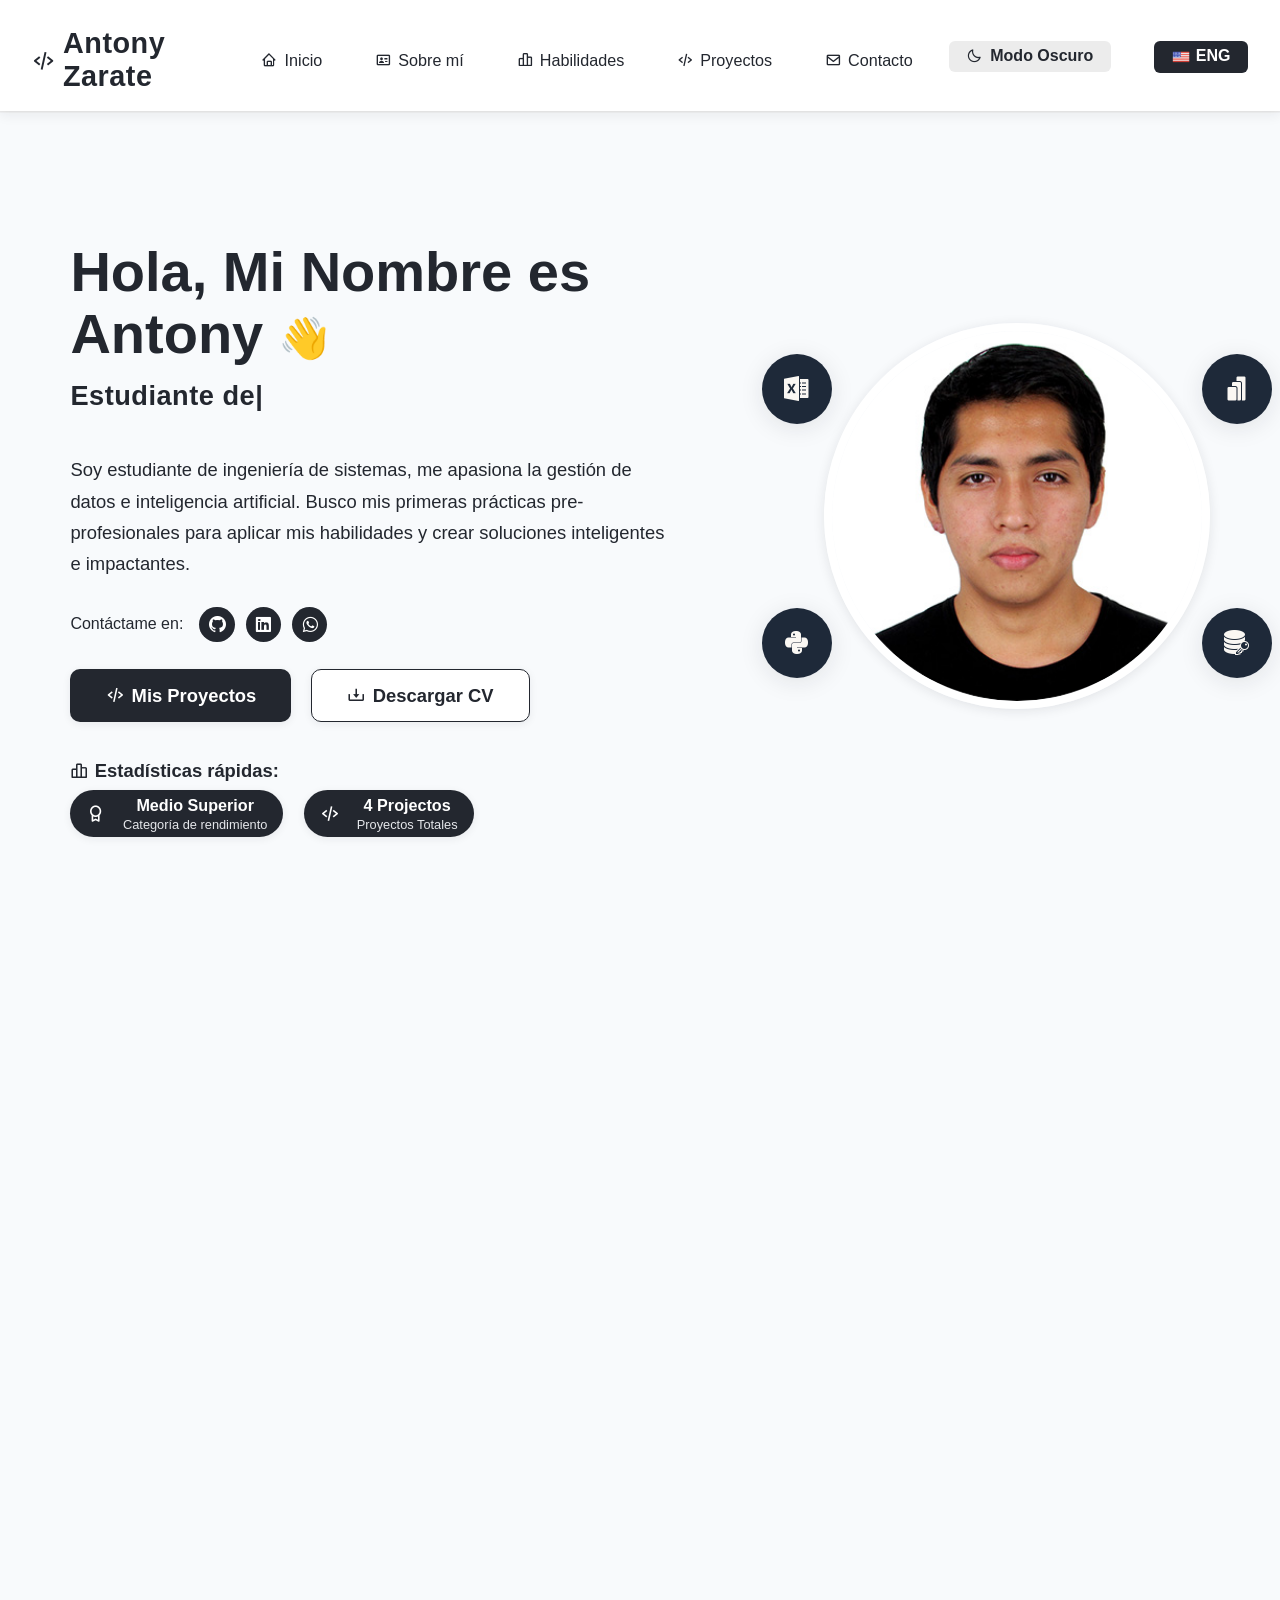
==== commit 3005acb4: "update" ====
--- a/index.html
+++ b/index.html
@@ -45,7 +45,7 @@
         </div>
         <div class="home-buttons">
           <a href="#projects" class="btn btn-primary"><i class='bx bx-code-alt'></i> Mis Proyectos</a>
-          <a href="assets/CV_Antony_Zarate.pdf" class="btn btn-secondary" target="_blank" rel="noopener"><i class='bx bx-download'></i> Download CV</a>
+          <a href="assets/Antony_Zarate_CV.pdf" class="btn btn-secondary" target="_blank" rel="noopener"><i class='bx bx-download'></i> Descargar CV</a>
         </div>
         <div class="home-stats">
           <span class="stats-title"><i class='bx bx-bar-chart-alt-2'></i> Estadísticas rápidas:</span>
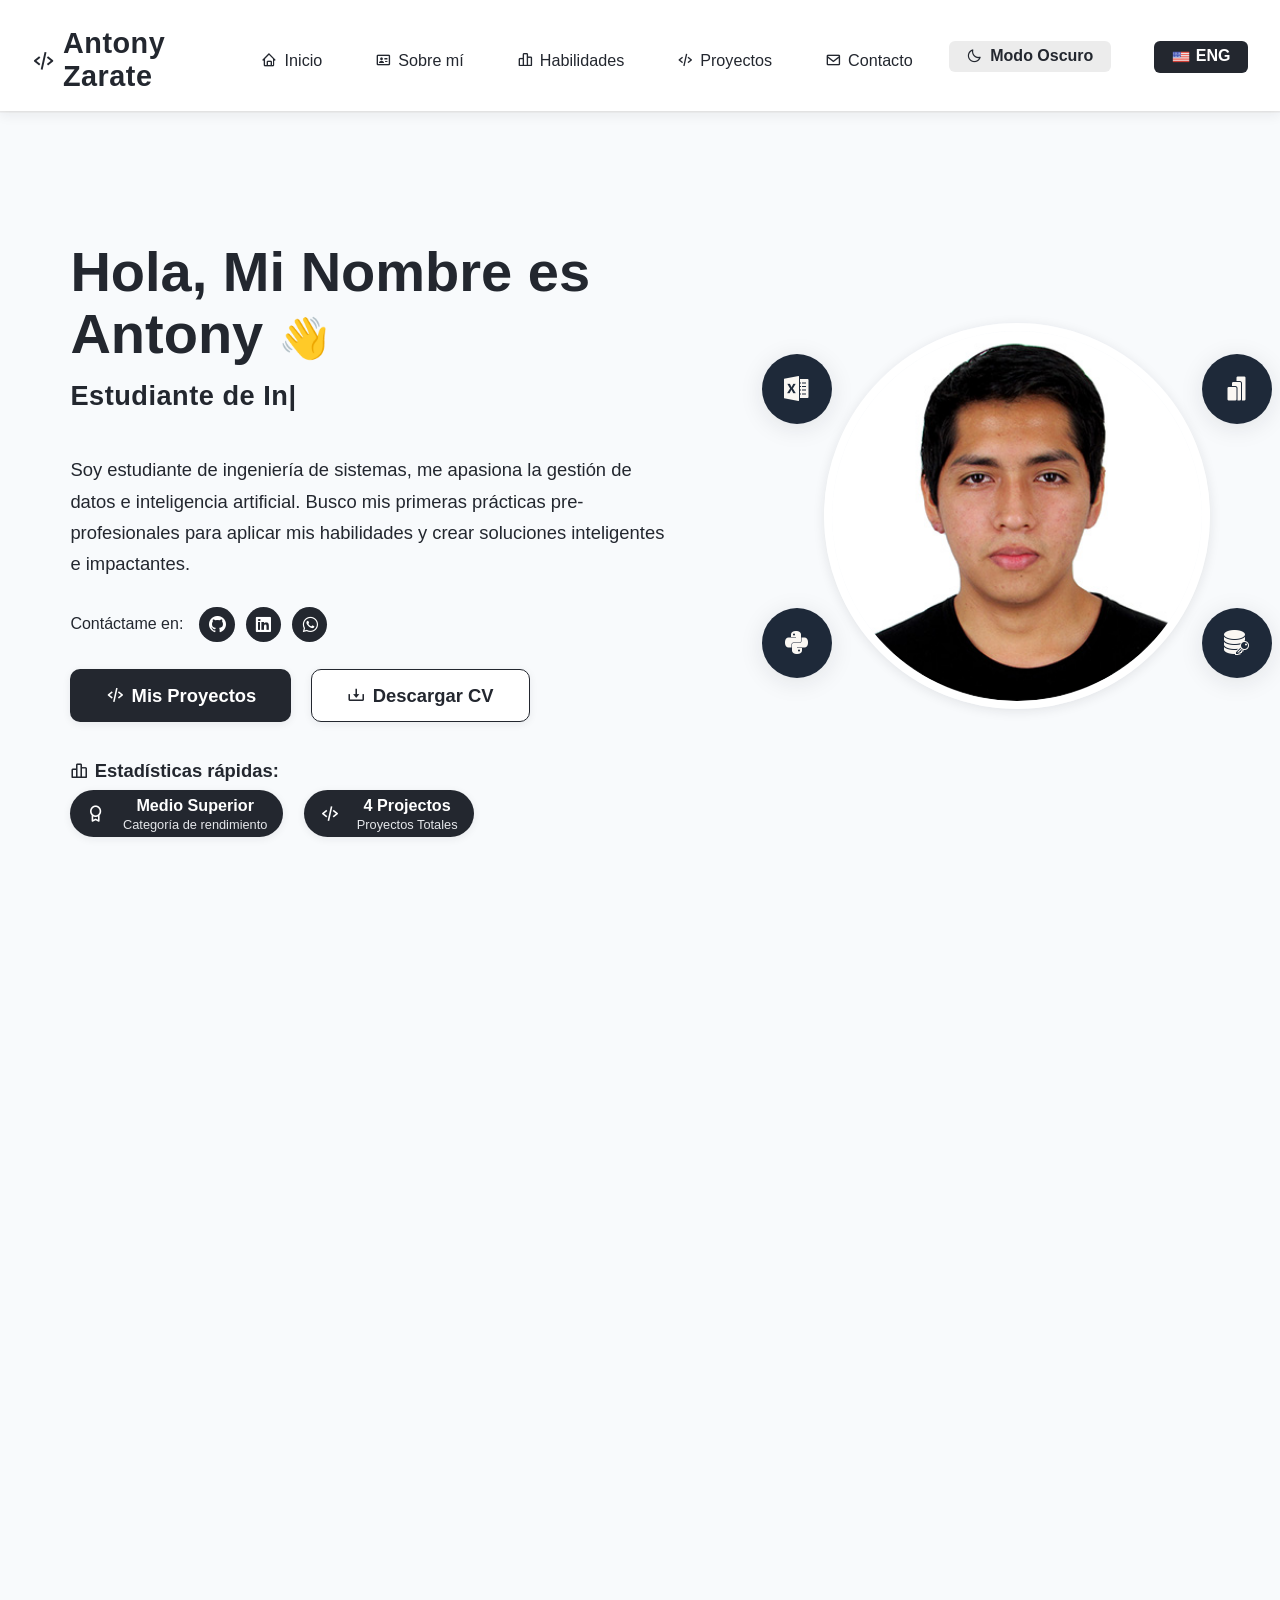
==== commit 63b17ef3: "update" ====
--- a/index.html
+++ b/index.html
@@ -173,6 +173,15 @@
         <!-- Certificates -->
         <div class="skills-category skills-certs" style="display:none;">
           <div class="certificates-grid">
+            <div class="skill-card cert-card" data-cert="1">
+              <div class="cert-img-wrapper">
+                <img src="assets/Skills_section/certifications/Introduction to Statistics in Python_certificate.jpg" alt="ESTADISTICA EN PYTHON" class="cert-img" />
+              </div>
+              <div class="skill-info cert-info">
+                <span>Introducción a la estadística en Python (Teorema del límite central, Etc...)</span>
+                <button class="btn btn-primary cert-btn" onclick="window.open('https://www.datacamp.com/completed/statement-of-accomplishment/course/0d4313f91404c2c7a44dffff93b1b744ea82e37f','_blank')"><i class='bx bxs-badge-check'></i> Ver Certificado</button>
+              </div>
+            </div>
             <div class="skill-card cert-card" data-cert="1">
               <div class="cert-img-wrapper">
                 <img src="assets/Skills_section/certifications/Power BI - Intermedio.jpg" alt="POWER BI - INTERMEDIO" class="cert-img" />
--- a/style.css
+++ b/style.css
@@ -1079,14 +1079,46 @@
     min-width: 120px;
     max-width: 160px;
     padding: 0.7rem 0.4rem;
+    /* Mobile centering for skill cards */
+    display: flex;
+    flex-direction: column;
+    align-items: center;
+    justify-content: center;
+    text-align: center;
   }
   .skill-icon {
     width: 38px;
     height: 38px;
+    /* Center icon within card */
+    display: flex;
+    align-items: center;
+    justify-content: center;
+    margin: 0 auto 0.3rem auto;
   }
   .skill-icon img {
     width: 20px;
     height: 20px;
+  }
+  /* Center skill info text with proper styling */
+  .skill-info {
+    display: flex;
+    flex-direction: column;
+    align-items: center;
+    justify-content: center;
+    text-align: center;
+    width: 100%;
+  }
+  .skill-info span {
+    font-size: 1.08rem;
+    font-weight: 700;
+    text-align: center;
+    line-height: 1.2;
+    color: #23272f;
+  }
+  .skill-info small {
+    font-size: 0.97rem;
+    color: #23272f;
+    font-weight: 500;
   }
   .skills-filter {
     padding: 0.6rem 1.1rem;
@@ -1312,6 +1344,7 @@
   .cert-card {
     min-width: 60px;
     max-width: 85vw;
+    width: 100%;
     padding: 0.6rem 0.05rem 0.8rem 0.05rem;
   }
   .cert-img-wrapper {
@@ -1344,6 +1377,42 @@
   }
 }
 
+/* Mobile certificate layout improvements */
+@media (max-width: 700px) {
+  .certificates-grid {
+    grid-template-columns: 1fr;
+    justify-items: center;
+    gap: 1.2rem;
+    padding: 0 1rem;
+  }
+  
+  .cert-card {
+    max-width: 320px;
+    width: 100%;
+    margin: 0 auto;
+    padding: 1rem 0.8rem 1.2rem 0.8rem;
+    border-radius: 16px;
+    box-shadow: 0 4px 16px 0 rgba(30,34,40,0.08);
+  }
+  
+  .cert-img-wrapper {
+    width: 100%;
+    margin: 0 0 0.8rem 0;
+    height: 140px;
+    border-radius: 12px;
+  }
+  
+  .cert-btn {
+    max-width: 200px;
+    min-width: 120px;
+    width: 100%;
+    padding: 0.8rem 0 !important;
+    font-size: 0.95rem;
+    border-radius: 10px !important;
+    margin: 0 auto;
+  }
+}
+
 @media (max-width: 700px) {
   .cert-card .btn {
     margin-top: 10px;
@@ -1617,6 +1686,19 @@
     margin-left: auto;
     margin-right: auto;
     display: block;
+  }
+}
+
+/* Additional responsive improvements for intermediate screen sizes */
+@media (min-width: 768px) and (max-width: 1199px) {
+  .cert-card {
+    padding: 1rem 1rem 1.5rem 1rem;
+  }
+  
+  .cert-btn {
+    font-size: 0.95rem;
+    padding: 0.8rem 1.5rem !important;
+    max-width: 100%;
   }
 }
 @media (max-width: 600px) {
@@ -1864,7 +1946,7 @@
 /* --- Grids for Skills Section --- */
 .certificates-grid {
   display: grid;
-  grid-template-columns: repeat(3, 1fr);
+  grid-template-columns: 1fr;
   gap: 1.5rem;
   width: 100%;
 }
@@ -1876,12 +1958,29 @@
   justify-content: center;
   align-items: stretch;
   width: 100%;
+}
+
+/* Responsive grid for certificates - better intermediate screen handling */
+@media (min-width: 768px) {
+  .certificates-grid {
+    grid-template-columns: repeat(2, 1fr);
+    gap: 2rem;
+    align-items: start;
+  }
+}
+
+@media (min-width: 1200px) {
+  .certificates-grid {
+    grid-template-columns: repeat(3, 1fr);
+    gap: 2.2rem;
+  }
 }
 
 @media (max-width: 700px) {
   .certificates-grid {
     grid-template-columns: 1fr;
     justify-items: center;
+    gap: 1.2rem;
   }
   .skills-category.skills-programs {
     display: flex;
@@ -1910,10 +2009,11 @@
   flex-direction: column;
   align-items: center;
   padding: 1.2rem 1.2rem 1.7rem 1.2rem;
-  min-width: 260px;
-  max-width: 320px;
+  min-width: 0;
+  max-width: 100%;
   width: 100%;
   gap: 1.1rem;
+  box-sizing: border-box;
 }
 .cert-img-wrapper {
   width: 100%;
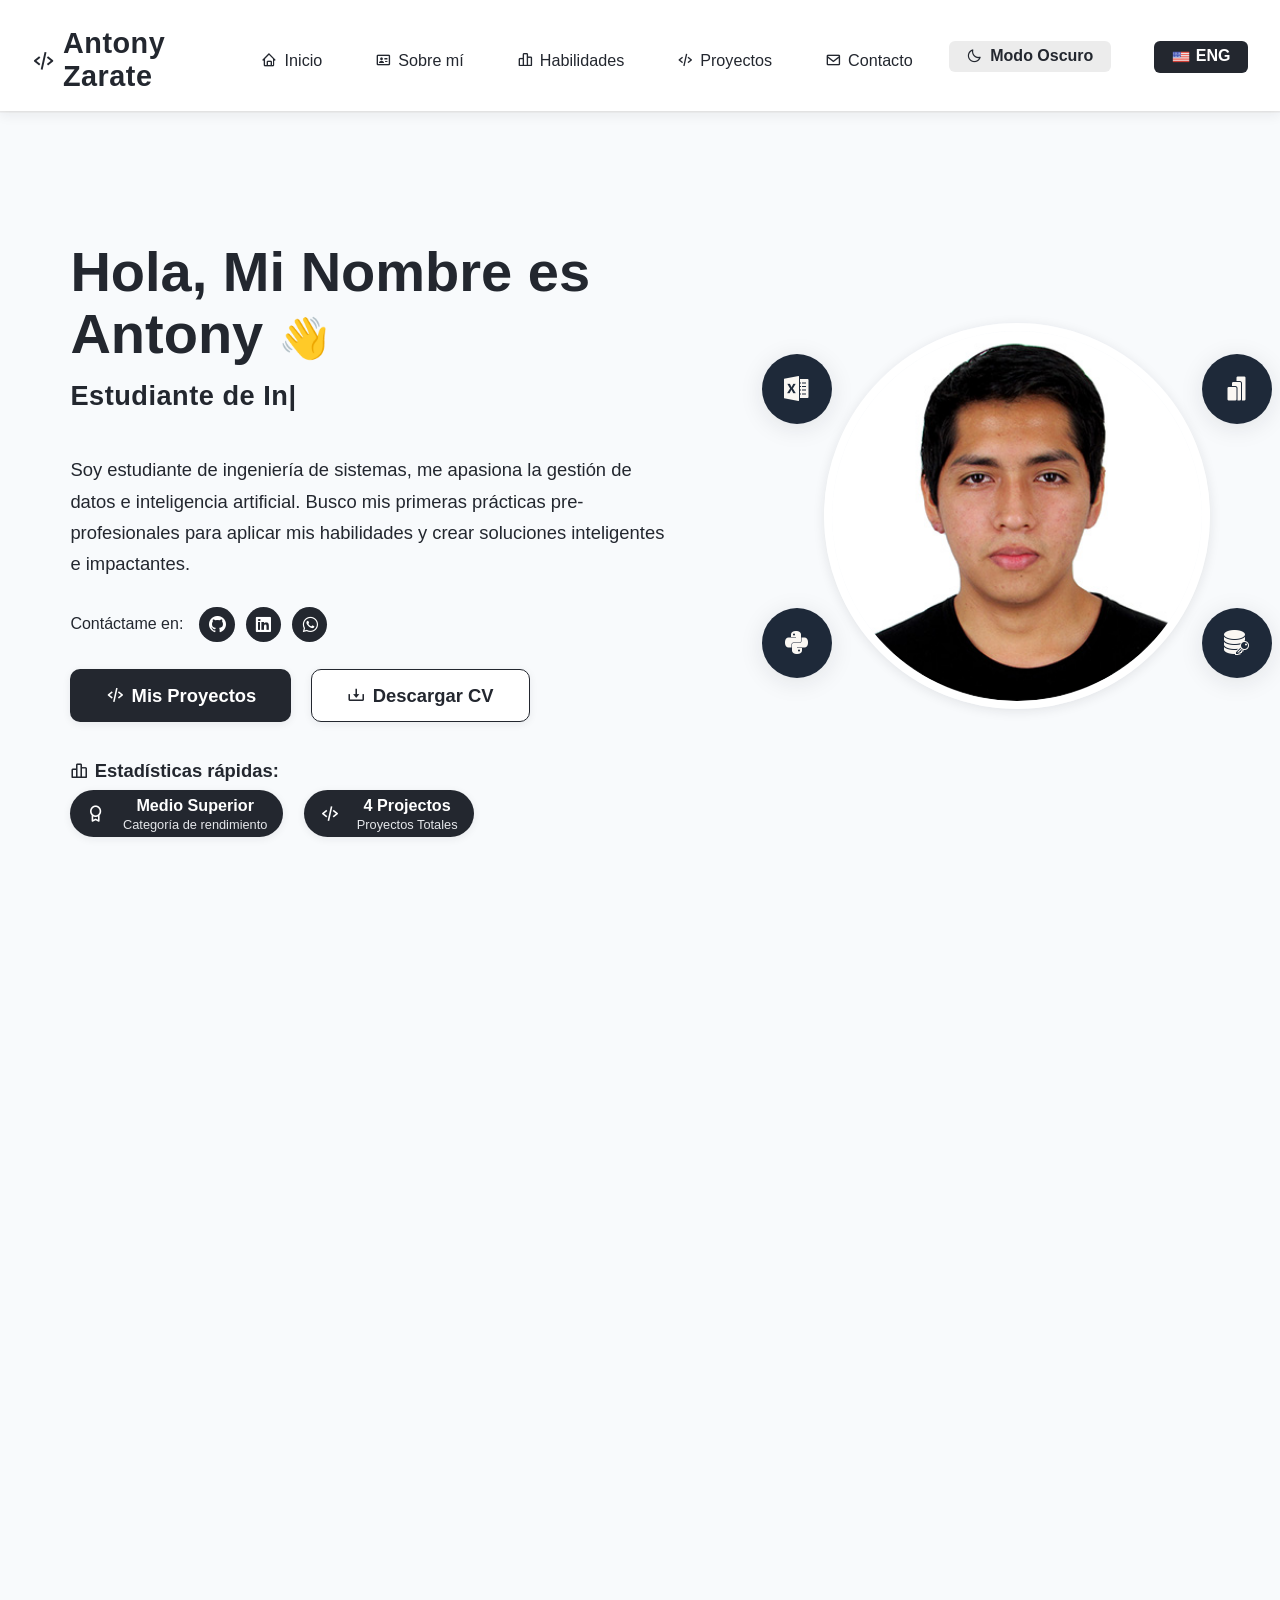
==== commit 602997a1: "update" ====
--- a/index.html
+++ b/index.html
@@ -270,6 +270,27 @@
       <h2 class="projects-title">Mis Proyectos</h2>
       <p class="projects-subtitle">Explora algunos de los trabajos que he creado — Bases de datos, Diseño de aplicaciones y desarrollo de dashboards.</p>
             <div class="projects-list">
+        <!-- Web App Huacho Project -->
+        <div class="project-card" data-project="1">
+          <div class="project-img-wrapper">
+            <img src="assets/Web_App_Huacho_Project.png" alt="Dashboard de Ventas" class="project-img">
+          </div>
+          <div class="project-info">
+            <div class="project-tags">
+              <span class="project-tag">JavaScript</span>
+              <span class="project-tag">HTML</span>
+              <span class="project-tag">CSS</span>
+            </div>
+            <div class="project-header">
+              <h3 class="project-title">Aplicacion Web para Registro de Clientes y Control (Nuevo)</h3>
+              <span class="project-level"><i class='bx bxs-bar-chart-alt-2'></i> Nivel Intermedio</span>
+            </div>
+            <p class="project-description">Una aplicación web intuitiva para el registro de clientes y la gestión de ventas.</p>
+            <div class="project-actions">
+              <a href="https://github.com/anton-zd/Aplicacion_Web_para_Registro_de_Clientes_y_Control_de_Ventas" target="_blank" rel="noopener noreferrer" class="project-btn"><i class='bx bx-link-external'></i> Ir al proyecto</a>
+            </div>
+          </div>
+        </div>
         <!-- Power BI Project -->
         <div class="project-card" data-project="1">
           <div class="project-img-wrapper">
@@ -282,12 +303,12 @@
               <span class="project-tag">Power Query</span>
             </div>
             <div class="project-header">
-              <h3 class="project-title">Dashboard de Ventas Interactivo (Nuevo)</h3>
+              <h3 class="project-title">Dashboard de Ventas Interactivo</h3>
               <span class="project-level"><i class='bx bxs-bar-chart-alt-2'></i> Nivel Intermedio</span>
             </div>
             <p class="project-description">Dashboard dinámico para el análisis de KPIs y rendimiento de productos, permitiendo la toma de decisiones basada en datos.</p>
             <div class="project-actions">
-              <a href="https://github.com/anton-zd/Dashboard-analitico-de-resultados-de-ventas/blob/main/README.md" target="_blank" rel="noopener noreferrer" class="project-btn"><i class='bx bx-link-external'></i> Ir al proyecto</a>
+              <a href="https://github.com/anton-zd/Dashboard_Analitico_de_Resultados_y_Tendencias_de_Ventas/tree/main" target="_blank" rel="noopener noreferrer" class="project-btn"><i class='bx bx-link-external'></i> Ir al proyecto</a>
             </div>
           </div>
         </div>
